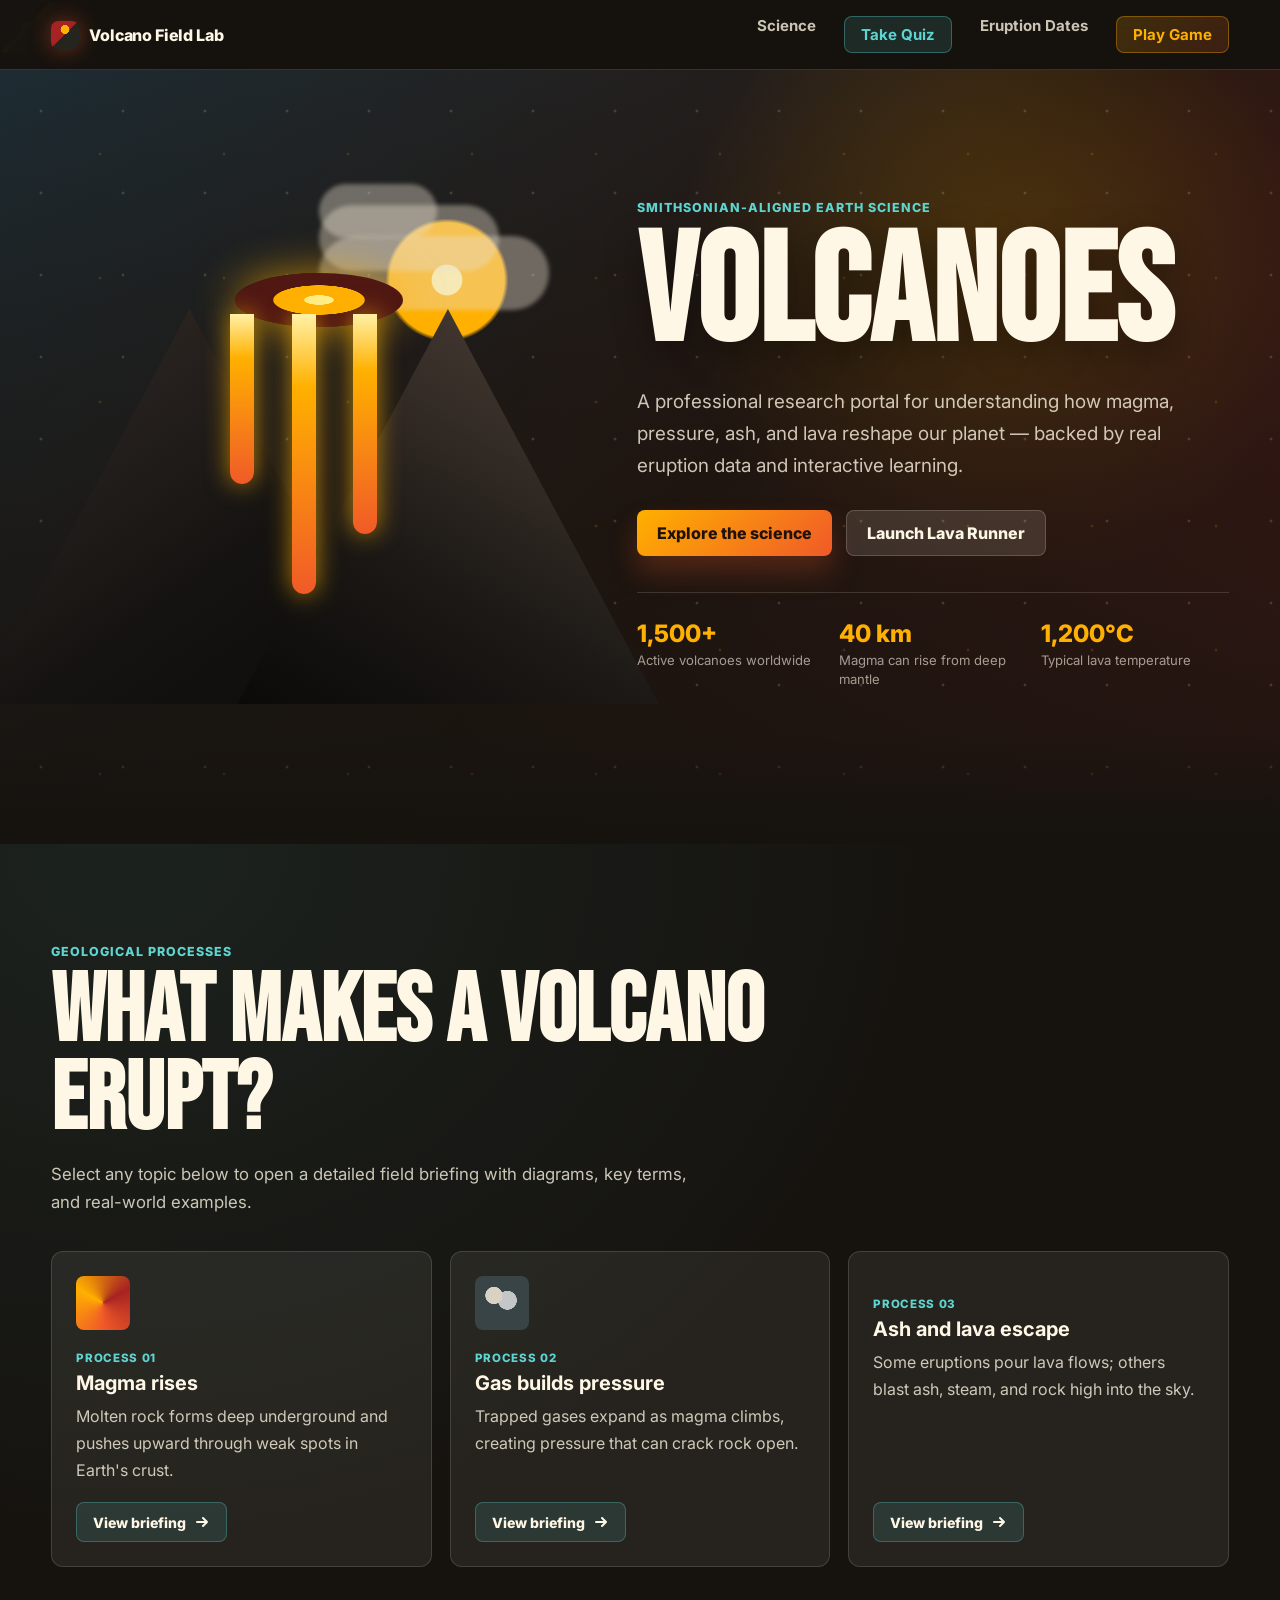
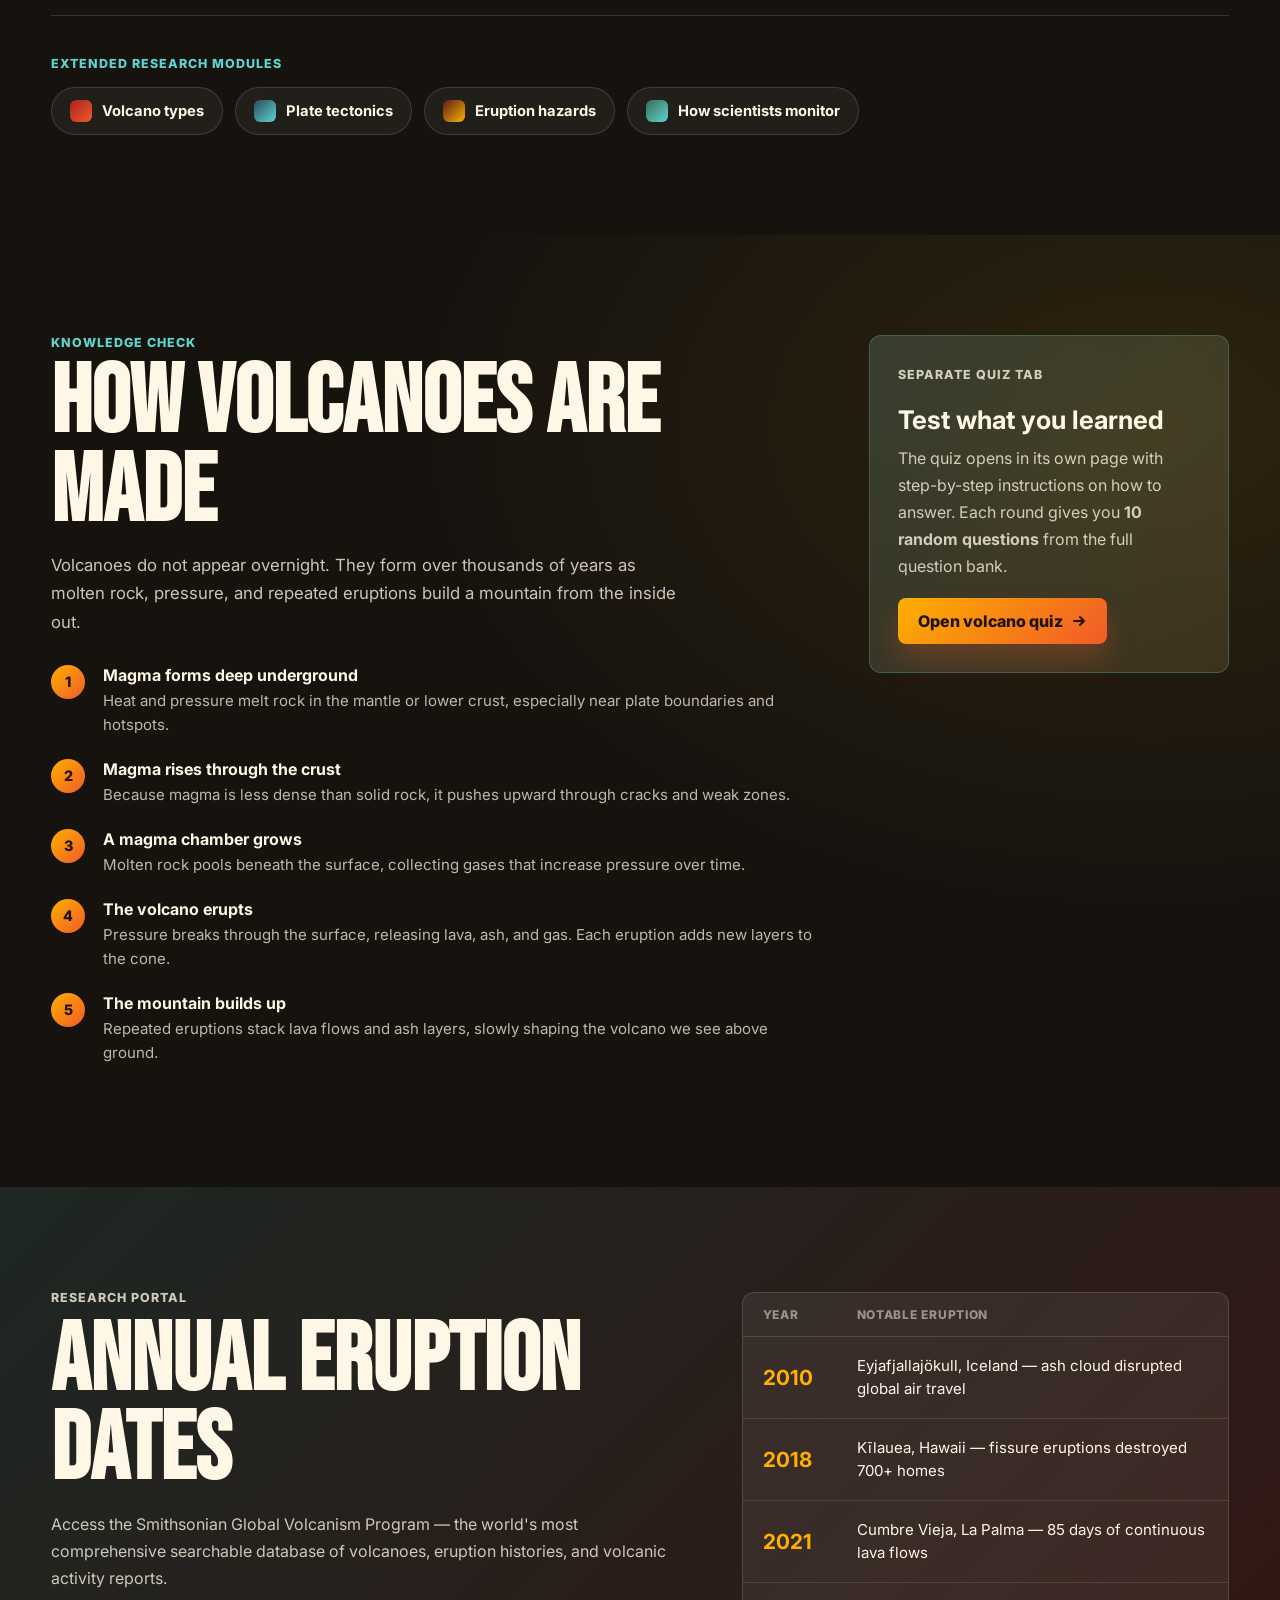
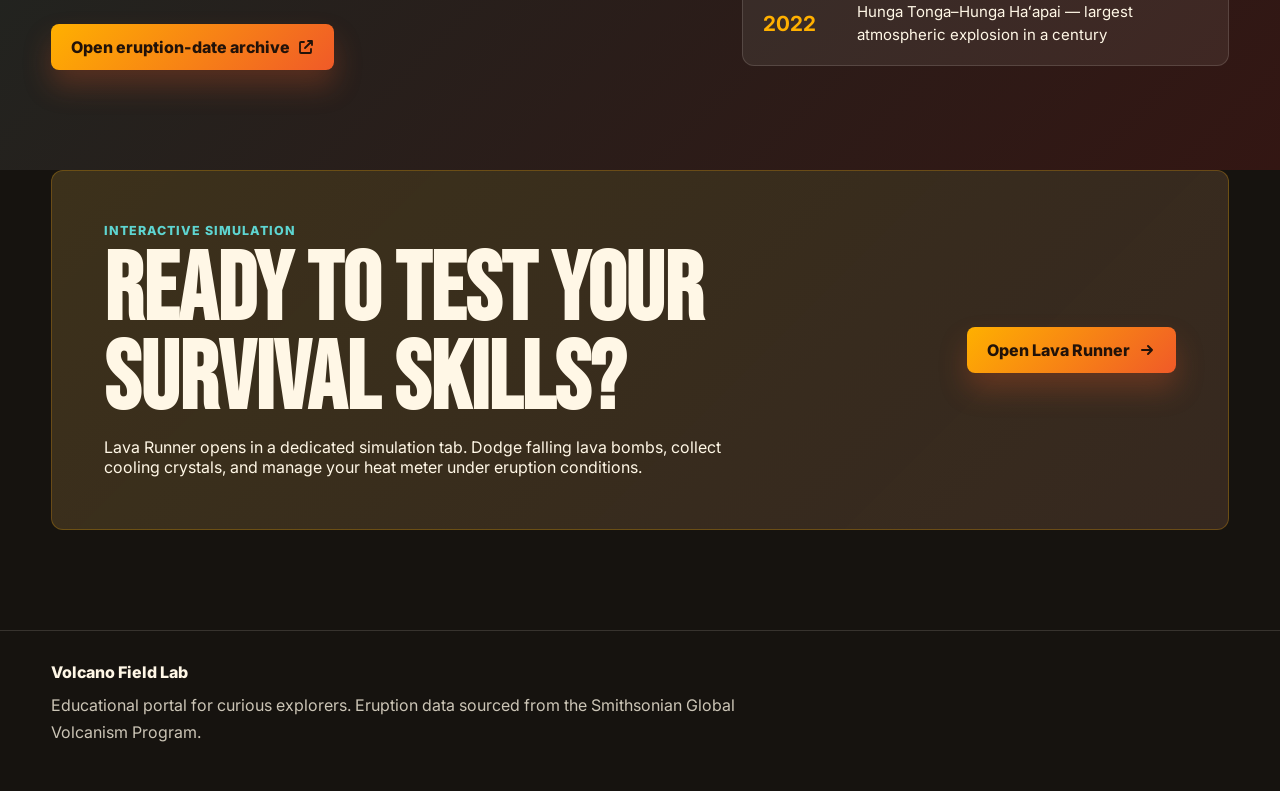
==== index.html @ 384f8d2b "first commit" ====
<!DOCTYPE html>
<html lang="en">
<head>
  <meta charset="UTF-8" />
  <meta name="viewport" content="width=device-width, initial-scale=1.0" />
  <title>Volcano Field Lab — Earth Science Research Portal</title>
  <link rel="preconnect" href="https://fonts.googleapis.com">
  <link rel="preconnect" href="https://fonts.gstatic.com" crossorigin>
  <link href="https://fonts.googleapis.com/css2?family=Bebas+Neue&family=Inter:wght@400;500;600;700;800&display=swap" rel="stylesheet">
  <link rel="stylesheet" href="styles.css" />
</head>
<body>
  <header class="site-header">
    <a class="brand" href="index.html" aria-label="Volcano Field Lab home">
      <span class="brand-mark"></span>
      <span>Volcano Field Lab</span>
    </a>
    <nav aria-label="Main navigation">
      <a href="#science" class="nav-link">Science</a>
      <a href="quiz.html" class="nav-link nav-link--quiz">Take Quiz</a>
      <a href="#archive" class="nav-link">Eruption Dates</a>
      <a href="game.html" class="nav-link nav-link--game">Play Game</a>
    </nav>
  </header>

  <main id="top">
    <section class="hero" aria-labelledby="hero-title">
      <div class="ash"></div>
      <div class="hero-art" aria-hidden="true">
        <div class="sun"></div>
        <div class="volcano">
          <div class="smoke smoke-one"></div>
          <div class="smoke smoke-two"></div>
          <div class="smoke smoke-three"></div>
          <div class="cone cone-left"></div>
          <div class="cone cone-right"></div>
          <div class="crater"></div>
          <div class="lava lava-one"></div>
          <div class="lava lava-two"></div>
          <div class="lava lava-three"></div>
        </div>
      </div>
      <div class="hero-copy">
        <p class="eyebrow">Smithsonian-aligned earth science</p>
        <h1 id="hero-title">Volcanoes</h1>
        <p>
          A professional research portal for understanding how magma, pressure, ash,
          and lava reshape our planet — backed by real eruption data and interactive learning.
        </p>
        <div class="hero-actions">
          <a class="button primary" href="#science">Explore the science</a>
          <a class="button secondary" href="game.html">Launch Lava Runner</a>
        </div>
        <div class="hero-stats" aria-label="Quick facts">
          <div class="stat">
            <strong>1,500+</strong>
            <span>Active volcanoes worldwide</span>
          </div>
          <div class="stat">
            <strong>40 km</strong>
            <span>Magma can rise from deep mantle</span>
          </div>
          <div class="stat">
            <strong>1,200°C</strong>
            <span>Typical lava temperature</span>
          </div>
        </div>
      </div>
    </section>

    <section id="science" class="section science-section" aria-labelledby="science-title">
      <div class="section-heading">
        <p class="eyebrow">Geological processes</p>
        <h2 id="science-title">What makes a volcano erupt?</h2>
        <p class="section-lead">
          Select any topic below to open a detailed field briefing with diagrams,
          key terms, and real-world examples.
        </p>
      </div>
      <div class="feature-grid">
        <article class="feature-card" data-topic="magma">
          <span class="feature-icon magma"></span>
          <div class="feature-meta">
            <span class="feature-tag">Process 01</span>
            <h3>Magma rises</h3>
          </div>
          <p>Molten rock forms deep underground and pushes upward through weak spots in Earth's crust.</p>
          <button class="button info-btn" type="button" data-open="magma" aria-haspopup="dialog">
            <span>View briefing</span>
            <svg width="16" height="16" viewBox="0 0 16 16" fill="none" aria-hidden="true"><path d="M3 8h10M9 4l4 4-4 4" stroke="currentColor" stroke-width="2" stroke-linecap="round" stroke-linejoin="round"/></svg>
          </button>
        </article>
        <article class="feature-card" data-topic="gas">
          <span class="feature-icon gas"></span>
          <div class="feature-meta">
            <span class="feature-tag">Process 02</span>
            <h3>Gas builds pressure</h3>
          </div>
          <p>Trapped gases expand as magma climbs, creating pressure that can crack rock open.</p>
          <button class="button info-btn" type="button" data-open="gas" aria-haspopup="dialog">
            <span>View briefing</span>
            <svg width="16" height="16" viewBox="0 0 16 16" fill="none" aria-hidden="true"><path d="M3 8h10M9 4l4 4-4 4" stroke="currentColor" stroke-width="2" stroke-linecap="round" stroke-linejoin="round"/></svg>
          </button>
        </article>
        <article class="feature-card" data-topic="ash">
          <span class="feature-icon ash"></span>
          <div class="feature-meta">
            <span class="feature-tag">Process 03</span>
            <h3>Ash and lava escape</h3>
          </div>
          <p>Some eruptions pour lava flows; others blast ash, steam, and rock high into the sky.</p>
          <button class="button info-btn" type="button" data-open="ash" aria-haspopup="dialog">
            <span>View briefing</span>
            <svg width="16" height="16" viewBox="0 0 16 16" fill="none" aria-hidden="true"><path d="M3 8h10M9 4l4 4-4 4" stroke="currentColor" stroke-width="2" stroke-linecap="round" stroke-linejoin="round"/></svg>
          </button>
        </article>
      </div>

      <div class="science-topics">
        <p class="eyebrow">Extended research modules</p>
        <div class="topic-buttons">
          <button class="topic-chip" type="button" data-open="types" aria-haspopup="dialog">
            <span class="chip-icon types"></span>
            Volcano types
          </button>
          <button class="topic-chip" type="button" data-open="plates" aria-haspopup="dialog">
            <span class="chip-icon plates"></span>
            Plate tectonics
          </button>
          <button class="topic-chip" type="button" data-open="hazards" aria-haspopup="dialog">
            <span class="chip-icon hazards"></span>
            Eruption hazards
          </button>
          <button class="topic-chip" type="button" data-open="monitoring" aria-haspopup="dialog">
            <span class="chip-icon monitoring"></span>
            How scientists monitor
          </button>
        </div>
      </div>
    </section>

    <section id="formation" class="section formation-section" aria-labelledby="formation-title">
      <div class="formation-layout">
        <div class="formation-copy">
          <p class="eyebrow">Knowledge check</p>
          <h2 id="formation-title">How volcanoes are made</h2>
          <p class="section-lead">
            Volcanoes do not appear overnight. They form over thousands of years as molten rock,
            pressure, and repeated eruptions build a mountain from the inside out.
          </p>
          <ol class="formation-steps">
            <li>
              <strong>Magma forms deep underground</strong>
              <span>Heat and pressure melt rock in the mantle or lower crust, especially near plate boundaries and hotspots.</span>
            </li>
            <li>
              <strong>Magma rises through the crust</strong>
              <span>Because magma is less dense than solid rock, it pushes upward through cracks and weak zones.</span>
            </li>
            <li>
              <strong>A magma chamber grows</strong>
              <span>Molten rock pools beneath the surface, collecting gases that increase pressure over time.</span>
            </li>
            <li>
              <strong>The volcano erupts</strong>
              <span>Pressure breaks through the surface, releasing lava, ash, and gas. Each eruption adds new layers to the cone.</span>
            </li>
            <li>
              <strong>The mountain builds up</strong>
              <span>Repeated eruptions stack lava flows and ash layers, slowly shaping the volcano we see above ground.</span>
            </li>
          </ol>
        </div>
        <div class="formation-cta">
          <p class="eyebrow">Separate quiz tab</p>
          <h3>Test what you learned</h3>
          <p>
            The quiz opens in its own page with step-by-step instructions on how to answer.
            Each round gives you <strong>10 random questions</strong> from the full question bank.
          </p>
          <a class="button primary" href="quiz.html">
            Open volcano quiz
            <svg width="16" height="16" viewBox="0 0 16 16" fill="none" aria-hidden="true"><path d="M3 8h10M9 4l4 4-4 4" stroke="currentColor" stroke-width="2" stroke-linecap="round" stroke-linejoin="round"/></svg>
          </a>
        </div>
      </div>
    </section>

    <section id="archive" class="section archive-section" aria-labelledby="archive-title">
      <div class="archive-copy">
        <p class="eyebrow">Research portal</p>
        <h2 id="archive-title">Annual eruption dates</h2>
        <p>
          Access the Smithsonian Global Volcanism Program — the world's most comprehensive
          searchable database of volcanoes, eruption histories, and volcanic activity reports.
        </p>
        <a
          class="button primary archive-button"
          href="https://volcano.si.edu/search_eruption.cfm"
          target="_blank"
          rel="noopener noreferrer"
        >
          Open eruption-date archive
          <svg width="16" height="16" viewBox="0 0 16 16" fill="none" aria-hidden="true"><path d="M10 2h4v4M14 2 7 9M6 3H3a1 1 0 0 0-1 1v9a1 1 0 0 0 1 1h9a1 1 0 0 0 1-1v-3" stroke="currentColor" stroke-width="1.8" stroke-linecap="round" stroke-linejoin="round"/></svg>
        </a>
      </div>
      <div class="timeline" aria-label="Sample eruption records">
        <div class="timeline-header">
          <span>Year</span>
          <span>Notable eruption</span>
        </div>
        <div class="timeline-row">
          <strong>2010</strong>
          <span>Eyjafjallajökull, Iceland — ash cloud disrupted global air travel</span>
        </div>
        <div class="timeline-row">
          <strong>2018</strong>
          <span>Kīlauea, Hawaii — fissure eruptions destroyed 700+ homes</span>
        </div>
        <div class="timeline-row">
          <strong>2021</strong>
          <span>Cumbre Vieja, La Palma — 85 days of continuous lava flows</span>
        </div>
        <div class="timeline-row">
          <strong>2022</strong>
          <span>Hunga Tonga–Hunga Haʻapai — largest atmospheric explosion in a century</span>
        </div>
      </div>
    </section>

    <section class="section cta-section" aria-labelledby="cta-title">
      <div class="cta-panel">
        <div class="cta-copy">
          <p class="eyebrow">Interactive simulation</p>
          <h2 id="cta-title">Ready to test your survival skills?</h2>
          <p>
            Lava Runner opens in a dedicated simulation tab. Dodge falling lava bombs,
            collect cooling crystals, and manage your heat meter under eruption conditions.
          </p>
        </div>
        <a class="button primary cta-button" href="game.html">
          Open Lava Runner
          <svg width="18" height="18" viewBox="0 0 18 18" fill="none" aria-hidden="true"><path d="M4 9h10M10 5l4 4-4 4" stroke="currentColor" stroke-width="2" stroke-linecap="round" stroke-linejoin="round"/></svg>
        </a>
      </div>
    </section>
  </main>

  <footer>
    <div class="footer-inner">
      <p class="footer-brand">Volcano Field Lab</p>
      <p>Educational portal for curious explorers. Eruption data sourced from the Smithsonian Global Volcanism Program.</p>
    </div>
  </footer>

  <div class="modal-backdrop" id="modalBackdrop" hidden>
    <div
      class="modal"
      id="scienceModal"
      role="dialog"
      aria-modal="true"
      aria-labelledby="modalTitle"
      tabindex="-1"
    >
      <header class="modal-header">
        <div>
          <p class="modal-eyebrow" id="modalEyebrow"></p>
          <h2 id="modalTitle"></h2>
        </div>
        <button class="modal-close" type="button" id="modalClose" aria-label="Close briefing">
          <svg width="20" height="20" viewBox="0 0 20 20" fill="none" aria-hidden="true"><path d="M5 5l10 10M15 5 5 15" stroke="currentColor" stroke-width="2" stroke-linecap="round"/></svg>
        </button>
      </header>
      <div class="modal-body" id="modalBody"></div>
      <footer class="modal-footer">
        <button class="button secondary" type="button" id="modalPrev">Previous topic</button>
        <button class="button primary" type="button" id="modalNext">Next topic</button>
      </footer>
    </div>
  </div>

  <script src="science.js"></script>
</body>
</html>
---- styles.css ----
:root {
  color-scheme: dark;
  --charcoal: #16130f;
  --basalt: #252520;
  --ash: #d9d1c1;
  --mist: #fff7e6;
  --ember: #f05a28;
  --lava: #ffb000;
  --crimson: #a72222;
  --teal: #5ed5d1;
  --forest: #3b6a54;
  --glass: rgba(255, 247, 230, 0.07);
  --glass-border: rgba(255, 247, 230, 0.14);
  --radius: 12px;
  --shadow: 0 24px 48px rgba(0, 0, 0, 0.35);
}

* {
  box-sizing: border-box;
}

html {
  scroll-behavior: smooth;
}

body {
  margin: 0;
  background: var(--charcoal);
  color: var(--mist);
  font-family: Inter, system-ui, -apple-system, BlinkMacSystemFont, "Segoe UI", sans-serif;
}

a {
  color: inherit;
}

/* ── Header ── */

.site-header {
  position: sticky;
  top: 0;
  z-index: 20;
  display: flex;
  align-items: center;
  justify-content: space-between;
  gap: 24px;
  padding: 16px clamp(18px, 4vw, 56px);
  background: rgba(22, 19, 15, 0.88);
  border-bottom: 1px solid var(--glass-border);
  backdrop-filter: blur(20px);
}

.brand {
  display: inline-flex;
  align-items: center;
  gap: 10px;
  font-weight: 800;
  text-decoration: none;
  letter-spacing: -0.01em;
}

.brand-mark {
  width: 28px;
  height: 28px;
  border-radius: 7px;
  background:
    radial-gradient(circle at 50% 30%, var(--lava) 0 18%, transparent 19%),
    linear-gradient(135deg, var(--crimson) 0 48%, var(--basalt) 49%);
  box-shadow: 0 0 22px rgba(240, 90, 40, 0.45);
}

nav {
  display: flex;
  gap: clamp(12px, 3vw, 28px);
  font-size: 0.94rem;
  font-weight: 700;
}

.nav-link {
  text-decoration: none;
  color: rgba(255, 247, 230, 0.78);
  transition: color 0.2s;
}

.nav-link:hover {
  color: var(--lava);
}

.nav-link--game {
  padding: 8px 16px;
  border-radius: 8px;
  background: linear-gradient(135deg, rgba(255, 176, 0, 0.18), rgba(240, 90, 40, 0.18));
  border: 1px solid rgba(255, 176, 0, 0.35);
  color: var(--lava);
}

.nav-link--game:hover {
  background: linear-gradient(135deg, rgba(255, 176, 0, 0.28), rgba(240, 90, 40, 0.28));
  color: var(--mist);
}

.nav-link--quiz {
  padding: 8px 16px;
  border-radius: 8px;
  background: rgba(94, 213, 209, 0.12);
  border: 1px solid rgba(94, 213, 209, 0.35);
  color: var(--teal);
}

.nav-link--quiz:hover {
  background: rgba(94, 213, 209, 0.22);
  color: var(--mist);
}

/* ── Hero ── */

.hero {
  position: relative;
  min-height: 86vh;
  display: grid;
  grid-template-columns: minmax(0, 0.95fr) minmax(320px, 1.05fr);
  align-items: center;
  gap: clamp(20px, 4vw, 56px);
  overflow: hidden;
  padding: clamp(48px, 7vw, 94px) clamp(18px, 4vw, 56px) clamp(72px, 9vw, 120px);
  background:
    linear-gradient(180deg, rgba(20, 15, 13, 0.1), rgba(22, 19, 15, 0.9)),
    radial-gradient(circle at 78% 26%, rgba(255, 176, 0, 0.26), transparent 28%),
    linear-gradient(135deg, #1e2f37 0%, #281811 54%, #5c1d19 100%);
}

.hero::after {
  content: "";
  position: absolute;
  inset: auto 0 0;
  height: 110px;
  background: linear-gradient(180deg, transparent, var(--charcoal));
  pointer-events: none;
}

.ash {
  position: absolute;
  inset: 0;
  opacity: 0.36;
  background-image:
    radial-gradient(circle, rgba(255,255,255,0.42) 0 1px, transparent 1.8px),
    radial-gradient(circle, rgba(255,176,0,0.45) 0 1px, transparent 1.8px);
  background-position: 0 0, 38px 22px;
  background-size: 82px 82px, 124px 124px;
  animation: drift 18s linear infinite;
}

.hero-copy {
  position: relative;
  z-index: 2;
  max-width: 620px;
}

.eyebrow {
  margin: 0 0 10px;
  color: var(--teal);
  font-weight: 800;
  letter-spacing: 0.08em;
  text-transform: uppercase;
  font-size: 0.78rem;
}

h1,
h2 {
  font-family: "Bebas Neue", Impact, sans-serif;
  line-height: 0.92;
  letter-spacing: 0;
  margin: 0;
}

h1 {
  font-size: clamp(5rem, 12vw, 9.6rem);
  text-shadow: 0 14px 34px rgba(0, 0, 0, 0.35);
}

h2 {
  font-size: clamp(3.2rem, 8vw, 6rem);
}

h3 {
  margin: 0;
  font-size: 1.25rem;
}

.hero-copy p:not(.eyebrow),
.archive-copy p,
.feature-card p,
.score-panel p,
.section-lead,
footer p,
.game-intro p {
  color: rgba(255, 247, 230, 0.78);
  line-height: 1.7;
}

.hero-copy p:not(.eyebrow) {
  max-width: 560px;
  font-size: clamp(1rem, 2vw, 1.18rem);
}

.hero-actions {
  display: flex;
  flex-wrap: wrap;
  gap: 14px;
  margin-top: 28px;
}

.hero-stats {
  display: grid;
  grid-template-columns: repeat(3, minmax(0, 1fr));
  gap: 14px;
  margin-top: 36px;
  padding-top: 28px;
  border-top: 1px solid var(--glass-border);
}

.stat {
  display: flex;
  flex-direction: column;
  gap: 4px;
}

.stat strong {
  font-size: 1.5rem;
  color: var(--lava);
  font-weight: 800;
  line-height: 1.1;
}

.stat span {
  font-size: 0.82rem;
  color: rgba(255, 247, 230, 0.6);
  line-height: 1.4;
}

/* ── Buttons ── */

.button,
.game-controls button {
  border: 0;
  border-radius: 8px;
  min-height: 46px;
  padding: 0 20px;
  display: inline-flex;
  align-items: center;
  justify-content: center;
  gap: 8px;
  font: inherit;
  font-weight: 800;
  text-decoration: none;
  cursor: pointer;
  transition: transform 0.18s, box-shadow 0.18s, background 0.18s;
}

.primary {
  color: #211209;
  background: linear-gradient(135deg, var(--lava), var(--ember));
  box-shadow: 0 16px 28px rgba(240, 90, 40, 0.25);
}

.secondary,
.game-controls button.secondary {
  color: var(--mist);
  background: rgba(255, 247, 230, 0.12);
  border: 1px solid rgba(255, 247, 230, 0.18);
}

.button:hover,
.game-controls button:hover {
  transform: translateY(-2px);
}

.primary:hover {
  box-shadow: 0 20px 36px rgba(240, 90, 40, 0.35);
}

/* ── Volcano art ── */

.hero-art {
  position: relative;
  z-index: 1;
  min-height: 520px;
}

.sun {
  position: absolute;
  right: 12%;
  top: 4%;
  width: 150px;
  aspect-ratio: 1;
  border-radius: 50%;
  background: radial-gradient(circle, #fff1a6 0 14%, #ffb000 15% 54%, rgba(255, 176, 0, 0) 58%);
  filter: blur(0.5px);
}

.volcano {
  position: absolute;
  left: 50%;
  bottom: 0;
  width: min(680px, 96vw);
  height: 520px;
  transform: translateX(-50%);
}

.cone-left,
.cone-right {
  position: absolute;
  bottom: 0;
  width: 62%;
  height: 76%;
  background: linear-gradient(145deg, #342c28, #151311 62%, #0d0c0a);
  clip-path: polygon(50% 0, 100% 100%, 0 100%);
}

.cone-left { left: 0; }
.cone-right {
  right: 0;
  background: linear-gradient(210deg, #51433a, #1b1815 64%, #0b0a09);
}

.crater {
  position: absolute;
  left: 50%;
  top: 17%;
  width: 168px;
  height: 54px;
  transform: translateX(-50%);
  border-radius: 50%;
  background: radial-gradient(ellipse at center, #fff08a 0 12%, var(--lava) 13% 38%, #501713 39% 100%);
  box-shadow: 0 0 42px rgba(255, 176, 0, 0.65);
}

.lava {
  position: absolute;
  top: 25%;
  width: 24px;
  border-radius: 0 0 16px 16px;
  background: linear-gradient(180deg, #fff1a6, var(--lava) 26%, var(--ember));
  box-shadow: 0 0 24px rgba(255, 176, 0, 0.7);
  animation: lavaPulse 1.4s ease-in-out infinite alternate;
}

.lava-one { left: 46%; height: 280px; }
.lava-two { left: 55%; height: 220px; animation-delay: 0.4s; }
.lava-three { left: 37%; height: 170px; animation-delay: 0.7s; }

.smoke {
  position: absolute;
  left: 50%;
  border-radius: 999px;
  background: rgba(233, 223, 204, 0.4);
  filter: blur(2px);
  animation: smokeFloat 5s ease-in-out infinite;
}

.smoke-one { top: 4%; width: 180px; height: 66px; }
.smoke-two { top: 0; width: 118px; height: 54px; animation-delay: 0.8s; }
.smoke-three { top: 10%; width: 230px; height: 74px; animation-delay: 1.5s; }

/* ── Sections ── */

.section {
  padding: clamp(58px, 8vw, 100px) clamp(18px, 4vw, 56px);
}

.section-heading {
  max-width: 820px;
  margin-bottom: 34px;
}

.section-lead {
  margin: 14px 0 0;
  max-width: 640px;
  font-size: 1.05rem;
}

.science-section {
  background:
    radial-gradient(ellipse at 10% 0%, rgba(94, 213, 209, 0.08), transparent 50%),
    var(--charcoal);
}

/* ── Feature cards ── */

.feature-grid {
  display: grid;
  grid-template-columns: repeat(3, minmax(0, 1fr));
  gap: 18px;
}

.feature-card,
.score-panel,
.timeline {
  border: 1px solid var(--glass-border);
  border-radius: var(--radius);
  background: var(--glass);
}

.feature-card {
  display: flex;
  flex-direction: column;
  min-height: 280px;
  padding: 24px;
  transition: border-color 0.25s, transform 0.25s, box-shadow 0.25s;
}

.feature-card:hover {
  border-color: rgba(255, 176, 0, 0.35);
  transform: translateY(-4px);
  box-shadow: var(--shadow);
}

.feature-meta {
  margin-top: 16px;
}

.feature-tag {
  display: inline-block;
  margin-bottom: 6px;
  font-size: 0.72rem;
  font-weight: 800;
  letter-spacing: 0.06em;
  text-transform: uppercase;
  color: var(--teal);
}

.feature-card h3 {
  margin-bottom: 8px;
}

.feature-card p {
  flex: 1;
  margin: 0 0 18px;
}

.feature-icon {
  display: block;
  width: 54px;
  height: 54px;
  border-radius: 8px;
}

.feature-icon.magma {
  background: conic-gradient(from 180deg, var(--ember), var(--lava), var(--crimson), var(--ember));
}

.feature-icon.gas {
  background:
    radial-gradient(circle at 35% 36%, var(--ash) 0 17%, transparent 18%),
    radial-gradient(circle at 60% 45%, rgba(255,255,255,0.7) 0 21%, transparent 22%),
    #394446;
}

.feature-icon.ash {
  background:
    linear-gradient(135deg, transparent 0 48%, var(--lava) 49% 54%, transparent 55%),
    radial-gradient(circle, var(--ash) 0 12%, transparent 13%),
    #2f2f2b;
}

.info-btn {
  align-self: flex-start;
  min-height: 40px;
  padding: 0 16px;
  font-size: 0.88rem;
  color: var(--mist);
  background: rgba(94, 213, 209, 0.12);
  border: 1px solid rgba(94, 213, 209, 0.3);
}

.info-btn:hover {
  background: rgba(94, 213, 209, 0.22);
  color: var(--teal);
}

/* ── Topic chips ── */

.science-topics {
  margin-top: 48px;
  padding-top: 40px;
  border-top: 1px solid var(--glass-border);
}

.topic-buttons {
  display: flex;
  flex-wrap: wrap;
  gap: 12px;
  margin-top: 16px;
}

.topic-chip {
  display: inline-flex;
  align-items: center;
  gap: 10px;
  padding: 12px 18px;
  border: 1px solid var(--glass-border);
  border-radius: 999px;
  background: rgba(255, 247, 230, 0.05);
  color: var(--mist);
  font: inherit;
  font-weight: 700;
  font-size: 0.92rem;
  cursor: pointer;
  transition: border-color 0.2s, background 0.2s, transform 0.2s;
}

.topic-chip:hover {
  border-color: rgba(255, 176, 0, 0.4);
  background: rgba(255, 176, 0, 0.1);
  transform: translateY(-2px);
}

.chip-icon {
  width: 22px;
  height: 22px;
  border-radius: 6px;
  flex-shrink: 0;
}

.chip-icon.types {
  background: linear-gradient(135deg, var(--crimson), var(--ember));
}

.chip-icon.plates {
  background: linear-gradient(135deg, #2a4a5e, var(--teal));
}

.chip-icon.hazards {
  background: linear-gradient(135deg, #5c1d19, var(--lava));
}

.chip-icon.monitoring {
  background: linear-gradient(135deg, var(--forest), #5ed5d1);
}

/* ── Formation & Quiz ── */

.formation-section {
  background:
    radial-gradient(ellipse at 90% 20%, rgba(255, 176, 0, 0.1), transparent 45%),
    var(--charcoal);
}

.formation-layout {
  display: grid;
  grid-template-columns: minmax(0, 1fr) minmax(280px, 360px);
  gap: clamp(24px, 4vw, 48px);
  align-items: start;
}

.formation-cta {
  padding: 28px;
  border: 1px solid rgba(94, 213, 209, 0.25);
  border-radius: var(--radius);
  background:
    linear-gradient(135deg, rgba(94, 213, 209, 0.1), rgba(255, 176, 0, 0.06)),
    var(--glass);
}

.formation-cta h3 {
  margin: 0 0 10px;
  font-size: 1.6rem;
}

.formation-cta p {
  margin: 0 0 18px;
  line-height: 1.7;
  color: rgba(255, 247, 230, 0.78);
}

.formation-steps {
  margin: 28px 0 0;
  padding: 0;
  list-style: none;
  counter-reset: step;
}

.formation-steps li {
  position: relative;
  padding: 0 0 22px 52px;
  counter-increment: step;
}

.formation-steps li::before {
  content: counter(step);
  position: absolute;
  left: 0;
  top: 0;
  width: 34px;
  height: 34px;
  display: flex;
  align-items: center;
  justify-content: center;
  border-radius: 50%;
  background: linear-gradient(135deg, var(--lava), var(--ember));
  color: #211209;
  font-weight: 800;
  font-size: 0.9rem;
}

.formation-steps li strong {
  display: block;
  margin-bottom: 4px;
  color: var(--mist);
}

.formation-steps li span {
  display: block;
  color: rgba(255, 247, 230, 0.72);
  line-height: 1.6;
  font-size: 0.94rem;
}

.quiz-panel {
  padding: 24px;
  border: 1px solid var(--glass-border);
  border-radius: var(--radius);
  background: var(--glass);
}

.quiz-panel-header {
  display: flex;
  align-items: flex-start;
  justify-content: space-between;
  gap: 12px;
  margin-bottom: 18px;
}

.quiz-panel-header h2,
.quiz-panel-header h3 {
  margin: 0;
  font-size: clamp(2rem, 4vw, 2.6rem);
  font-family: "Bebas Neue", Impact, sans-serif;
  line-height: 1;
}

.quiz-panel-header p {
  margin: 0;
  font-size: 0.82rem;
  font-weight: 700;
  color: var(--teal);
  white-space: nowrap;
}

.quiz-page {
  min-height: 100vh;
  background: var(--charcoal);
}

.quiz-header {
  background: rgba(16, 12, 10, 0.95);
}

.quiz-header-right {
  display: flex;
  align-items: center;
  gap: clamp(16px, 3vw, 32px);
}

.quiz-page-title {
  font-family: "Bebas Neue", Impact, sans-serif;
  font-size: 1.6rem;
  letter-spacing: 0.04em;
  color: var(--teal);
}

.quiz-page-main {
  display: grid;
  grid-template-columns: minmax(260px, 360px) minmax(0, 1fr);
  gap: clamp(20px, 4vw, 40px);
  align-items: start;
  padding: clamp(24px, 4vw, 48px) clamp(18px, 4vw, 56px) 48px;
}

.quiz-guide {
  padding: 24px;
  border: 1px solid var(--glass-border);
  border-radius: var(--radius);
  background: var(--glass);
  position: sticky;
  top: 88px;
}

.quiz-guide h2 {
  font-size: clamp(2rem, 4vw, 2.8rem);
  margin-bottom: 8px;
}

.guide-steps {
  margin: 20px 0 24px;
  padding: 0;
  list-style: none;
  counter-reset: guide;
}

.guide-steps li {
  position: relative;
  padding: 0 0 18px 44px;
  counter-increment: guide;
}

.guide-steps li::before {
  content: counter(guide);
  position: absolute;
  left: 0;
  top: 0;
  width: 28px;
  height: 28px;
  display: flex;
  align-items: center;
  justify-content: center;
  border-radius: 50%;
  background: rgba(94, 213, 209, 0.18);
  border: 1px solid rgba(94, 213, 209, 0.35);
  color: var(--teal);
  font-weight: 800;
  font-size: 0.82rem;
}

.guide-steps li strong {
  display: block;
  margin-bottom: 4px;
  color: var(--mist);
  font-size: 0.95rem;
}

.guide-steps li span {
  display: block;
  color: rgba(255, 247, 230, 0.72);
  line-height: 1.55;
  font-size: 0.88rem;
}

.guide-link {
  width: 100%;
}

.quiz-panel--standalone {
  min-height: 420px;
}

.quiz-start {
  padding: 28px 0 8px;
}

.quiz-start p {
  margin: 0 0 20px;
  line-height: 1.7;
  color: rgba(255, 247, 230, 0.78);
  font-size: 1.02rem;
}

.quiz-question {
  margin: 0 0 16px;
  font-size: 1.05rem;
  font-weight: 600;
  line-height: 1.5;
}

.quiz-options {
  display: grid;
  gap: 10px;
}

.quiz-option {
  width: 100%;
  padding: 14px 16px;
  border: 1px solid var(--glass-border);
  border-radius: 8px;
  background: rgba(255, 247, 230, 0.05);
  color: var(--mist);
  font: inherit;
  font-weight: 600;
  text-align: left;
  cursor: pointer;
  transition: border-color 0.2s, background 0.2s;
}

.quiz-option:hover:not(:disabled) {
  border-color: rgba(94, 213, 209, 0.4);
  background: rgba(94, 213, 209, 0.1);
}

.quiz-option:disabled {
  cursor: default;
}

.quiz-option.correct {
  border-color: rgba(94, 213, 209, 0.6);
  background: rgba(94, 213, 209, 0.18);
}

.quiz-option.wrong {
  border-color: rgba(167, 34, 34, 0.6);
  background: rgba(167, 34, 34, 0.18);
}

.quiz-feedback {
  margin: 16px 0 0;
  padding: 12px 14px;
  border-radius: 8px;
  font-size: 0.92rem;
  line-height: 1.6;
}

.quiz-feedback.correct {
  background: rgba(94, 213, 209, 0.12);
  border-left: 3px solid var(--teal);
}

.quiz-feedback.wrong {
  background: rgba(167, 34, 34, 0.12);
  border-left: 3px solid var(--crimson);
}

.quiz-actions {
  display: flex;
  gap: 10px;
  margin-top: 18px;
}

.quiz-score {
  display: flex;
  align-items: baseline;
  gap: 8px;
  margin-top: 18px;
  padding-top: 16px;
  border-top: 1px solid var(--glass-border);
}

.quiz-score > span:first-child {
  margin-right: auto;
  color: rgba(255, 247, 230, 0.65);
  font-size: 0.88rem;
}

.quiz-score strong {
  font-size: 1.6rem;
  color: var(--lava);
}

.quiz-score-total {
  color: rgba(255, 247, 230, 0.5);
  font-size: 0.95rem;
}

/* ── Archive ── */

.archive-section {
  display: grid;
  grid-template-columns: minmax(0, 0.9fr) minmax(280px, 0.7fr);
  gap: clamp(22px, 5vw, 70px);
  align-items: center;
  background: linear-gradient(135deg, rgba(94, 213, 209, 0.1), rgba(167, 34, 34, 0.2));
}

.archive-copy {
  max-width: 720px;
}

.archive-button {
  margin-top: 16px;
}

.timeline {
  overflow: hidden;
}

.timeline-header {
  display: grid;
  grid-template-columns: 78px minmax(0, 1fr);
  gap: 16px;
  padding: 14px 20px;
  font-size: 0.75rem;
  font-weight: 800;
  letter-spacing: 0.06em;
  text-transform: uppercase;
  color: rgba(255, 247, 230, 0.5);
  border-bottom: 1px solid var(--glass-border);
}

.timeline-row {
  display: grid;
  grid-template-columns: 78px minmax(0, 1fr);
  gap: 16px;
  align-items: center;
  padding: 18px 20px;
  border-bottom: 1px solid rgba(255, 247, 230, 0.12);
}

.timeline-row:last-child {
  border-bottom: 0;
}

.timeline-row strong {
  color: var(--lava);
  font-size: 1.3rem;
}

.timeline-row span {
  min-width: 0;
  font-size: 0.94rem;
  line-height: 1.5;
}

/* ── CTA section ── */

.cta-section {
  padding-top: 0;
}

.cta-panel {
  display: flex;
  align-items: center;
  justify-content: space-between;
  gap: 32px;
  padding: clamp(32px, 5vw, 52px);
  border: 1px solid rgba(255, 176, 0, 0.25);
  border-radius: var(--radius);
  background:
    linear-gradient(135deg, rgba(255, 176, 0, 0.1), rgba(240, 90, 40, 0.08)),
    var(--glass);
}

.cta-copy {
  max-width: 620px;
}

.cta-copy p:not(.eyebrow) {
  margin: 12px 0 0;
}

.cta-button {
  flex-shrink: 0;
  white-space: nowrap;
}

/* ── Modal ── */

.modal-backdrop {
  position: fixed;
  inset: 0;
  z-index: 100;
  display: flex;
  align-items: center;
  justify-content: center;
  padding: 20px;
  background: rgba(10, 8, 6, 0.72);
  backdrop-filter: blur(8px);
  opacity: 0;
  transition: opacity 0.28s ease;
}

.modal-backdrop.is-open {
  opacity: 1;
}

.modal-backdrop[hidden] {
  display: none;
}

.modal {
  width: min(640px, 100%);
  max-height: min(88vh, 760px);
  display: flex;
  flex-direction: column;
  border: 1px solid var(--glass-border);
  border-radius: var(--radius);
  background: #1e1a16;
  box-shadow: var(--shadow);
  transform: translateY(16px) scale(0.98);
  transition: transform 0.28s ease;
  outline: none;
}

.modal-backdrop.is-open .modal {
  transform: translateY(0) scale(1);
}

.modal-header {
  display: flex;
  align-items: flex-start;
  justify-content: space-between;
  gap: 16px;
  padding: 24px 24px 0;
}

.modal-eyebrow {
  margin: 0 0 4px;
  font-size: 0.72rem;
  font-weight: 800;
  letter-spacing: 0.06em;
  text-transform: uppercase;
  color: var(--teal);
}

.modal-header h2 {
  font-size: clamp(2rem, 5vw, 2.8rem);
  line-height: 1;
}

.modal-close {
  flex-shrink: 0;
  width: 40px;
  height: 40px;
  display: flex;
  align-items: center;
  justify-content: center;
  border: 1px solid var(--glass-border);
  border-radius: 8px;
  background: rgba(255, 247, 230, 0.06);
  color: var(--mist);
  cursor: pointer;
  transition: background 0.2s;
}

.modal-close:hover {
  background: rgba(255, 247, 230, 0.12);
}

.modal-body {
  flex: 1;
  overflow-y: auto;
  padding: 20px 24px;
  color: rgba(255, 247, 230, 0.82);
  line-height: 1.7;
}

.modal-body p {
  margin: 0 0 16px;
}

.modal-body h3 {
  margin: 20px 0 10px;
  font-size: 1rem;
  color: var(--lava);
}

.modal-body ul {
  margin: 0 0 16px;
  padding-left: 20px;
}

.modal-body li {
  margin-bottom: 8px;
}

.modal-facts {
  display: grid;
  grid-template-columns: repeat(3, minmax(0, 1fr));
  gap: 10px;
  margin: 20px 0;
}

.fact {
  display: flex;
  flex-direction: column;
  gap: 4px;
  padding: 14px;
  border: 1px solid var(--glass-border);
  border-radius: 8px;
  background: rgba(255, 247, 230, 0.04);
}

.fact strong {
  font-size: 0.95rem;
  color: var(--teal);
}

.fact span {
  font-size: 0.78rem;
  color: rgba(255, 247, 230, 0.6);
  line-height: 1.4;
}

.modal-example {
  padding: 14px 16px;
  border-left: 3px solid var(--lava);
  border-radius: 0 8px 8px 0;
  background: rgba(255, 176, 0, 0.08);
  font-size: 0.94rem;
}

.modal-footer {
  display: flex;
  gap: 10px;
  padding: 16px 24px 24px;
  border-top: 1px solid var(--glass-border);
}

.modal-footer .button {
  flex: 1;
}

/* ── Game page ── */

html:has(.game-page) {
  height: 100%;
  overflow: hidden;
}

.game-page {
  height: 100vh;
  height: 100dvh;
  display: flex;
  flex-direction: column;
  overflow: hidden;
  overscroll-behavior: none;
}

.game-header {
  flex-shrink: 0;
  background: rgba(16, 12, 10, 0.95);
}

.game-header-right {
  display: flex;
  align-items: center;
  gap: clamp(16px, 3vw, 32px);
}

.game-title {
  font-family: "Bebas Neue", Impact, sans-serif;
  font-size: 1.6rem;
  letter-spacing: 0.04em;
  color: var(--lava);
}

.game-main {
  flex: 1;
  min-height: 0;
  display: flex;
  flex-direction: column;
  overflow: hidden;
  padding: 16px clamp(18px, 4vw, 40px) 20px;
  background:
    radial-gradient(ellipse at 80% 0%, rgba(255, 176, 0, 0.12), transparent 45%),
    radial-gradient(ellipse at 10% 100%, rgba(94, 213, 209, 0.08), transparent 40%),
    var(--charcoal);
}

.game-layout {
  flex: 1;
  min-height: 0;
  display: grid;
  grid-template-columns: minmax(0, 1fr) minmax(240px, 300px);
  gap: 16px;
  align-items: stretch;
}

.game-panel {
  min-width: 0;
  min-height: 0;
  display: flex;
  flex-direction: column;
}

.game-frame {
  position: relative;
  flex: 1;
  min-height: 0;
  display: flex;
  align-items: center;
  justify-content: center;
  border-radius: var(--radius);
  overflow: hidden;
  border: 1px solid var(--glass-border);
  box-shadow: var(--shadow);
  touch-action: none;
  outline: none;
}

.game-frame:focus-visible {
  border-color: rgba(94, 213, 209, 0.5);
  box-shadow: var(--shadow), 0 0 0 2px rgba(94, 213, 209, 0.25);
}

.game-page canvas {
  display: block;
  background: #101010;
}

.game-hud {
  position: absolute;
  top: 12px;
  left: 12px;
}

.hud-pill {
  display: inline-block;
  padding: 6px 14px;
  border-radius: 999px;
  font-size: 0.78rem;
  font-weight: 800;
  letter-spacing: 0.04em;
  text-transform: uppercase;
  background: rgba(0, 0, 0, 0.55);
  border: 1px solid var(--glass-border);
  color: rgba(255, 247, 230, 0.7);
}

.hud-pill.active {
  color: var(--teal);
  border-color: rgba(94, 213, 209, 0.4);
}

.hud-pill.paused {
  color: var(--lava);
  border-color: rgba(255, 176, 0, 0.4);
}

.hud-pill.win {
  color: var(--teal);
  border-color: rgba(94, 213, 209, 0.5);
}

.heat-fill.cooled {
  background: linear-gradient(90deg, var(--teal), #7ee8e4);
}

.game-controls {
  display: flex;
  gap: 10px;
  flex-wrap: wrap;
  flex-shrink: 0;
  margin-top: 12px;
}

.game-page .score-panel {
  padding: 20px;
  min-height: 0;
  overflow-y: auto;
  overscroll-behavior: contain;
}

.score-panel h2 {
  font-size: 1.8rem;
  margin-bottom: 8px;
  font-family: "Bebas Neue", Impact, sans-serif;
  letter-spacing: 0.02em;
}

.metric {
  display: flex;
  flex-wrap: wrap;
  align-items: center;
  justify-content: space-between;
  gap: 8px;
  padding: 14px 0;
  border-bottom: 1px solid rgba(255, 247, 230, 0.12);
}

.metric span {
  color: rgba(255, 247, 230, 0.68);
  font-size: 0.88rem;
}

.metric strong {
  color: var(--teal);
  font-size: 1.2rem;
}

.heat-bar {
  flex: 1 1 100%;
  height: 6px;
  border-radius: 999px;
  background: rgba(255, 247, 230, 0.1);
  overflow: hidden;
}

.heat-fill {
  height: 100%;
  width: 0%;
  border-radius: 999px;
  background: linear-gradient(90deg, var(--teal), var(--lava));
  transition: width 0.15s ease;
}

.heat-fill.critical {
  background: linear-gradient(90deg, var(--lava), var(--crimson));
}

.controls-guide {
  margin-top: 18px;
}

.controls-guide h3 {
  margin-bottom: 12px;
  font-size: 0.88rem;
  font-weight: 800;
  letter-spacing: 0.04em;
  text-transform: uppercase;
  color: rgba(255, 247, 230, 0.5);
}

.key-grid {
  display: flex;
  align-items: center;
  flex-wrap: wrap;
  gap: 6px;
  margin-bottom: 14px;
}

.key-grid span {
  font-size: 0.82rem;
  color: rgba(255, 247, 230, 0.5);
  margin: 0 4px;
}

kbd {
  display: inline-flex;
  align-items: center;
  justify-content: center;
  min-width: 30px;
  height: 30px;
  padding: 0 6px;
  border: 1px solid var(--glass-border);
  border-radius: 6px;
  background: rgba(255, 247, 230, 0.08);
  font-family: inherit;
  font-size: 0.78rem;
  font-weight: 700;
}

.controls-guide ul {
  margin: 0;
  padding: 0;
  list-style: none;
}

.controls-guide li {
  display: flex;
  align-items: center;
  gap: 8px;
  padding: 6px 0;
  font-size: 0.88rem;
  color: rgba(255, 247, 230, 0.72);
}

.crystal-dot,
.bomb-dot {
  display: inline-block;
  width: 10px;
  height: 10px;
  border-radius: 50%;
  flex-shrink: 0;
}

.crystal-dot {
  background: var(--teal);
  box-shadow: 0 0 8px var(--teal);
}

.bomb-dot {
  background: var(--crimson);
  box-shadow: 0 0 8px var(--ember);
}

/* ── Footer ── */

footer {
  padding: 28px clamp(18px, 4vw, 56px) 44px;
  border-top: 1px solid var(--glass-border);
}

.footer-inner {
  max-width: 720px;
}

.footer-brand {
  margin: 0 0 6px;
  font-weight: 800;
  color: var(--mist);
}

footer p {
  margin: 0;
}

/* ── Animations ── */

@keyframes drift {
  from { background-position: 0 0, 38px 22px; }
  to { background-position: 82px 164px, 162px 270px; }
}

@keyframes lavaPulse {
  from { filter: brightness(0.9); transform: scaleY(0.98); }
  to { filter: brightness(1.24); transform: scaleY(1.02); }
}

@keyframes smokeFloat {
  0%, 100% { transform: translate(-50%, 0) scale(1); opacity: 0.32; }
  50% { transform: translate(-44%, -28px) scale(1.18); opacity: 0.5; }
}

/* ── Responsive ── */

@media (max-width: 860px) {
  .site-header {
    align-items: flex-start;
    flex-direction: column;
  }

  .hero,
  .archive-section,
  .formation-layout,
  .quiz-page-main,
  .cta-panel {
    grid-template-columns: 1fr;
    flex-direction: column;
    align-items: flex-start;
  }

  .game-layout {
    grid-template-columns: 1fr;
    grid-template-rows: minmax(0, 1fr) auto;
  }

  .game-page .score-panel {
    max-height: 200px;
  }

  .hero {
    padding-top: 36px;
  }

  .hero-art {
    order: -1;
    min-height: 360px;
  }

  .volcano {
    height: 360px;
  }

  .feature-grid {
    grid-template-columns: 1fr;
  }

  .hero-stats {
    grid-template-columns: 1fr;
  }

  .modal-facts {
    grid-template-columns: 1fr;
  }

  .cta-button {
    width: 100%;
  }
}

@media (max-width: 560px) {
  nav {
    width: 100%;
    justify-content: space-between;
    flex-wrap: wrap;
  }

  h1 {
    font-size: 5rem;
  }

  .button,
  .game-controls button {
    width: 100%;
  }

  .timeline-header,
  .timeline-row {
    grid-template-columns: 1fr;
    gap: 4px;
  }

  .modal-footer {
    flex-direction: column;
  }
}
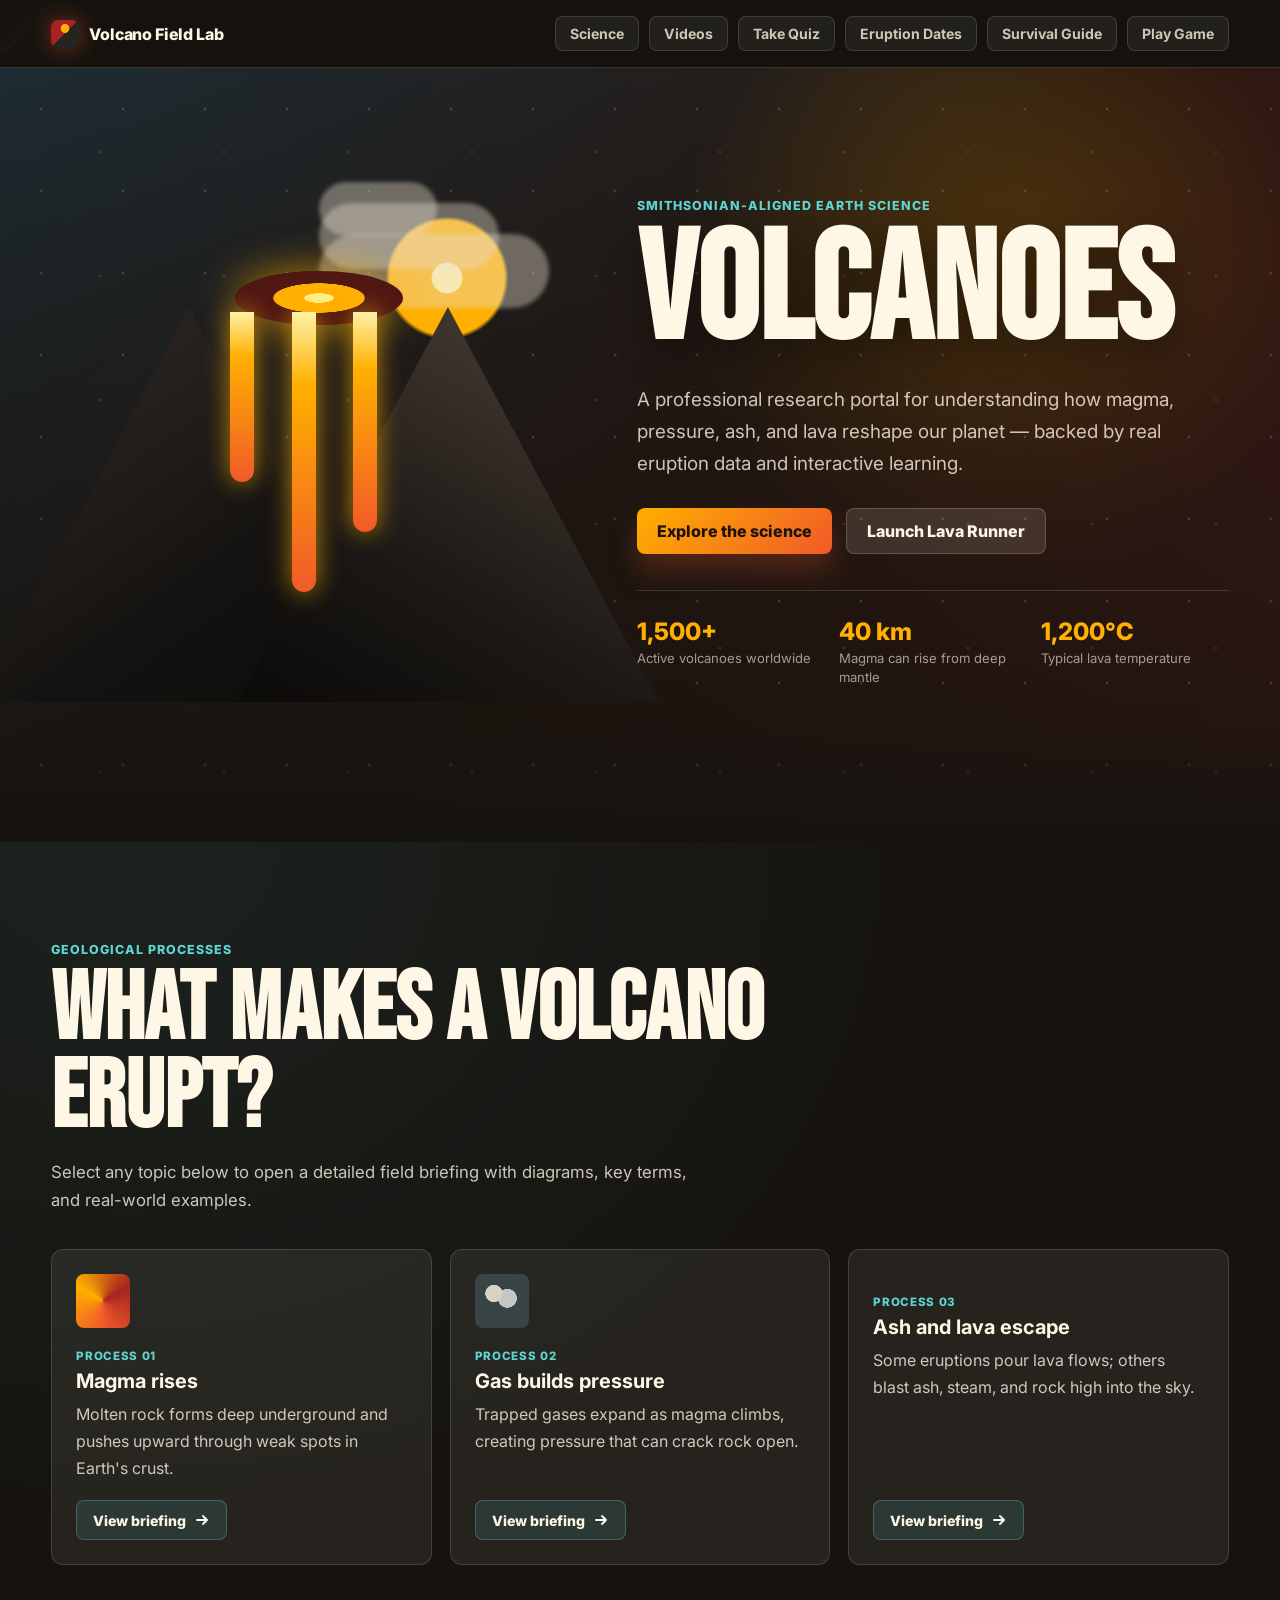
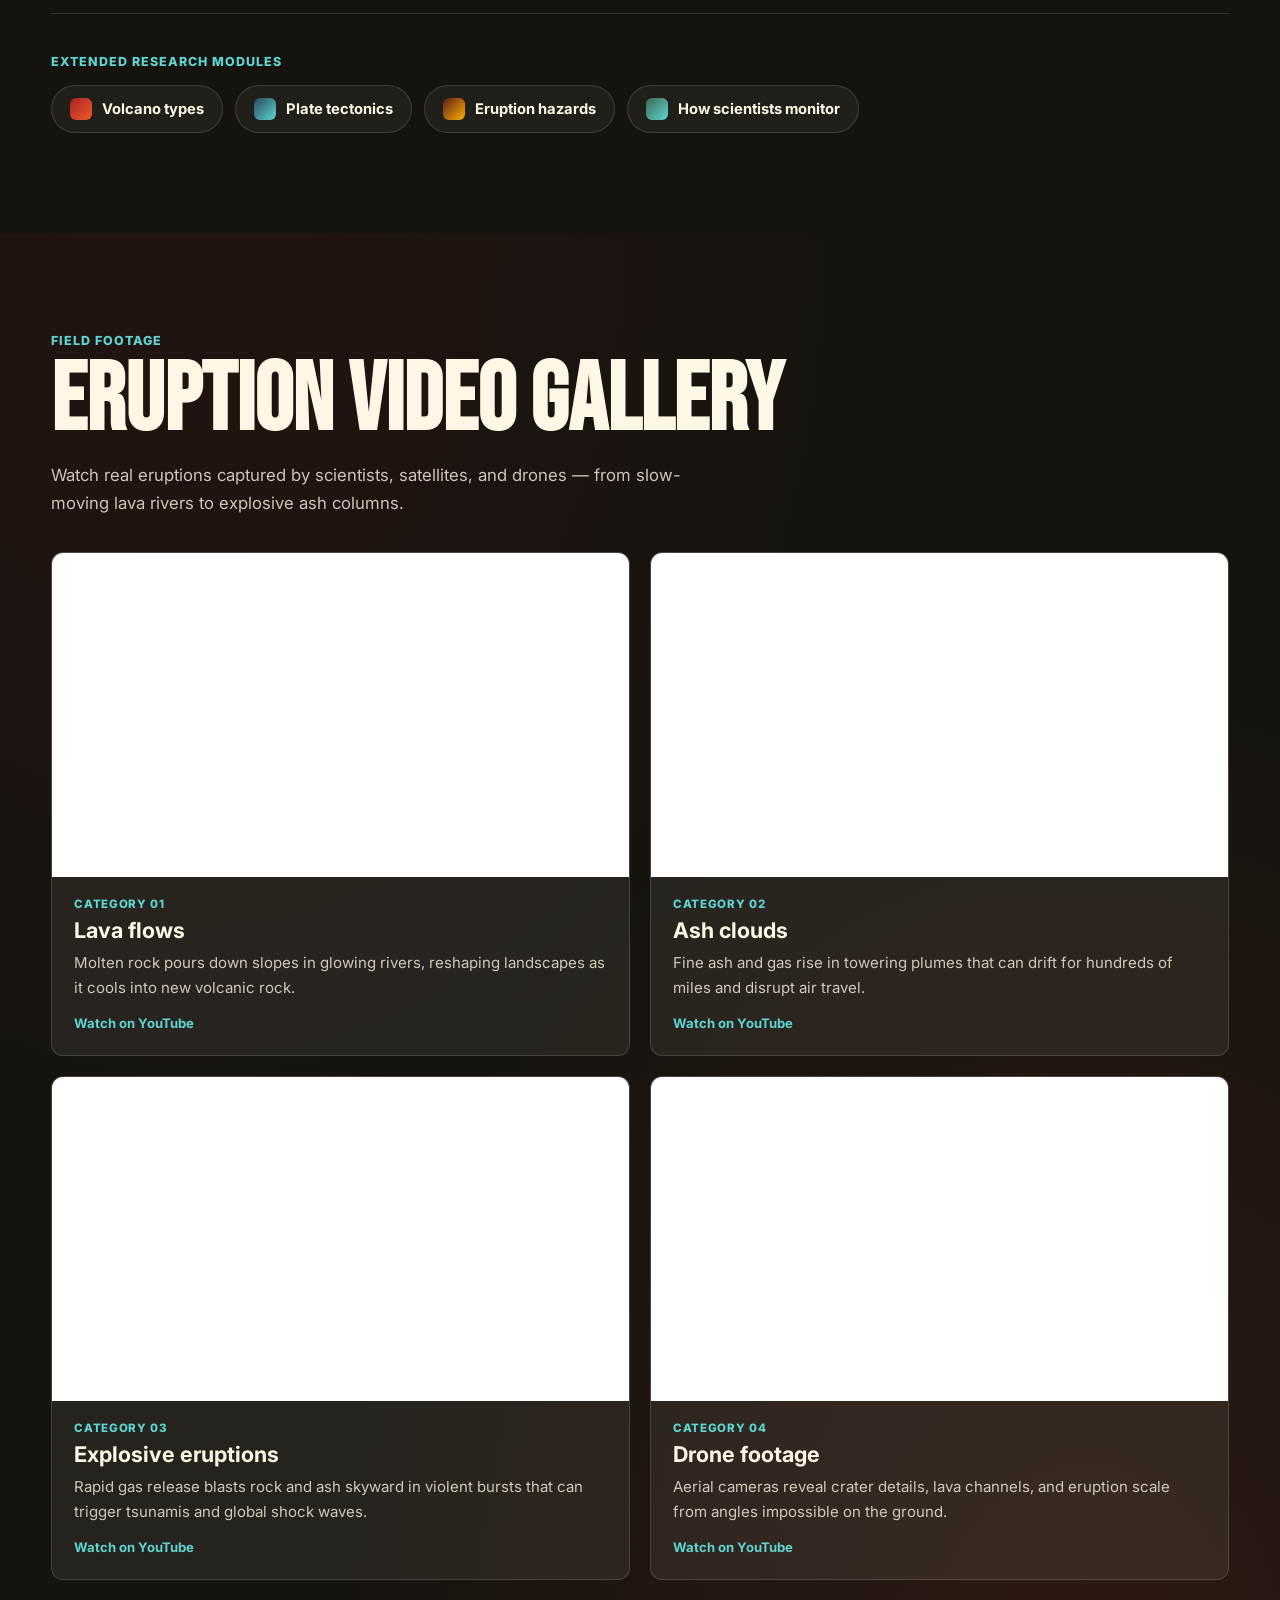
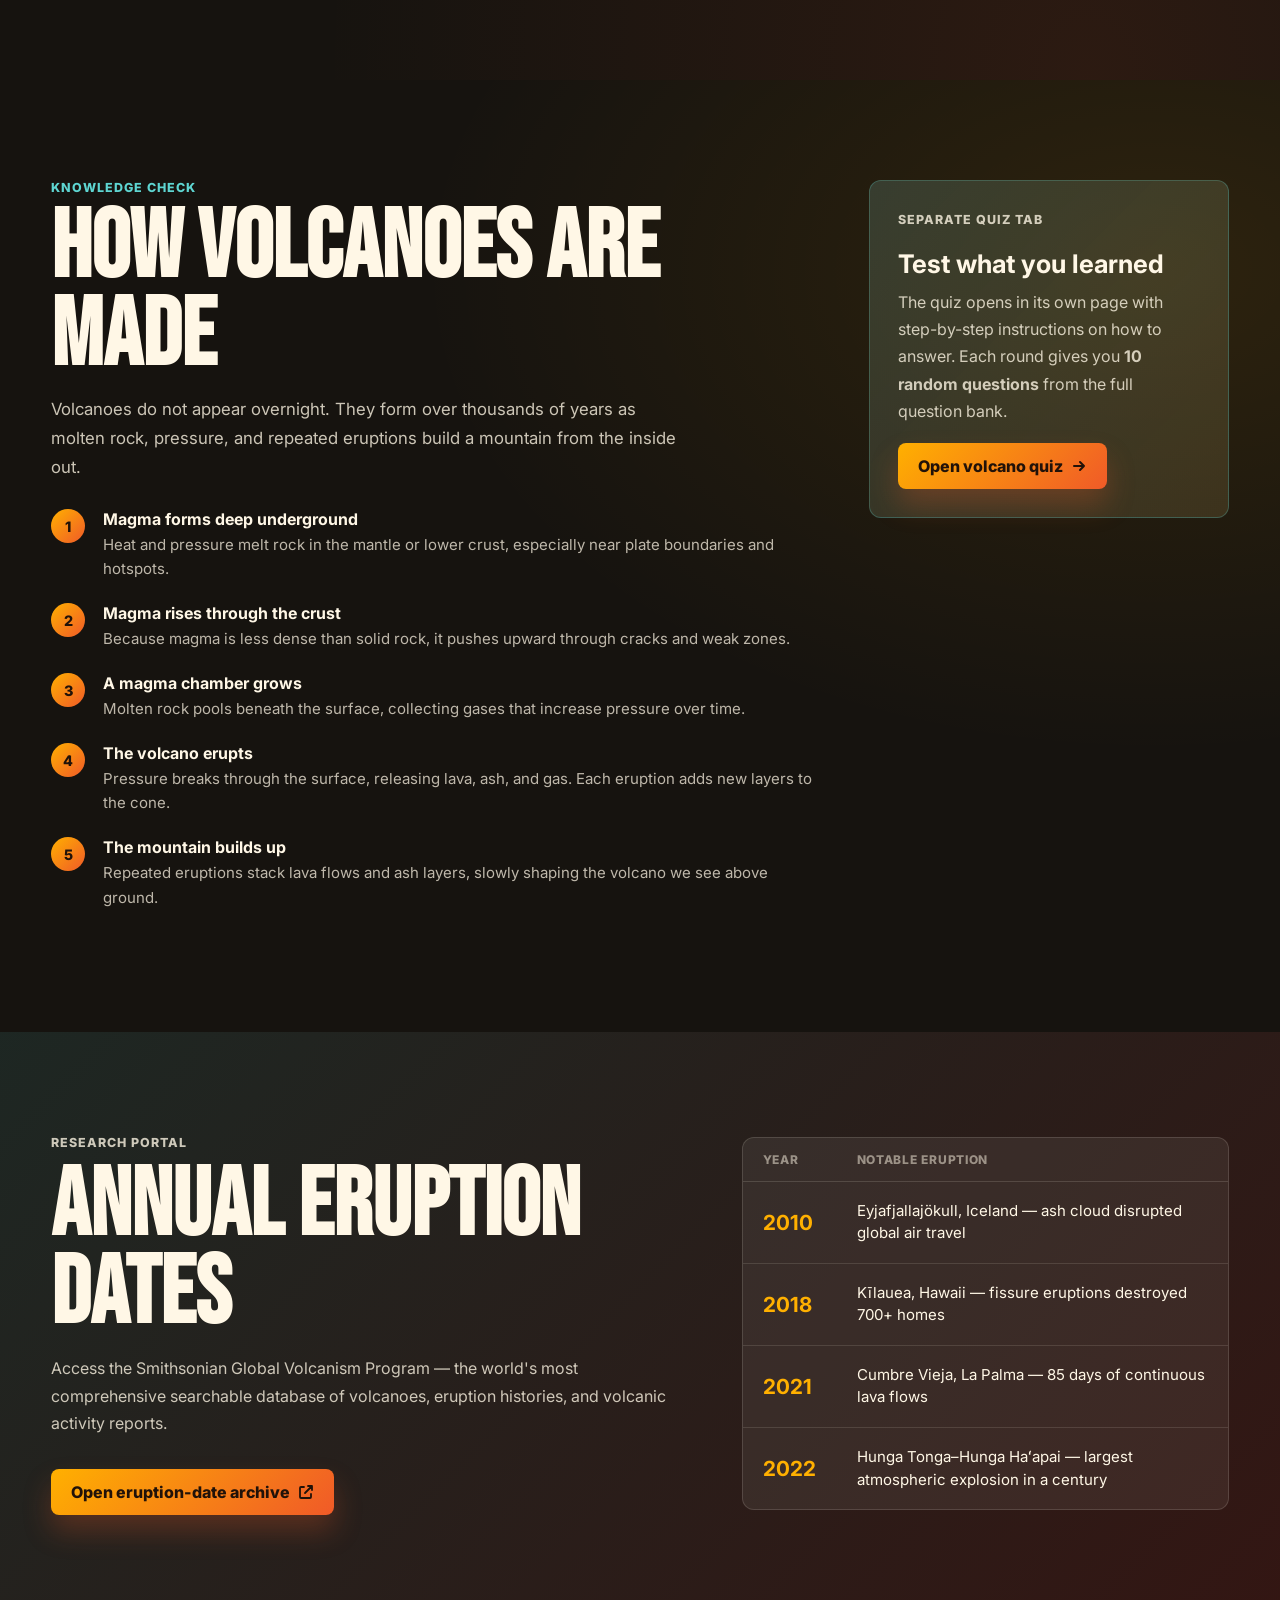
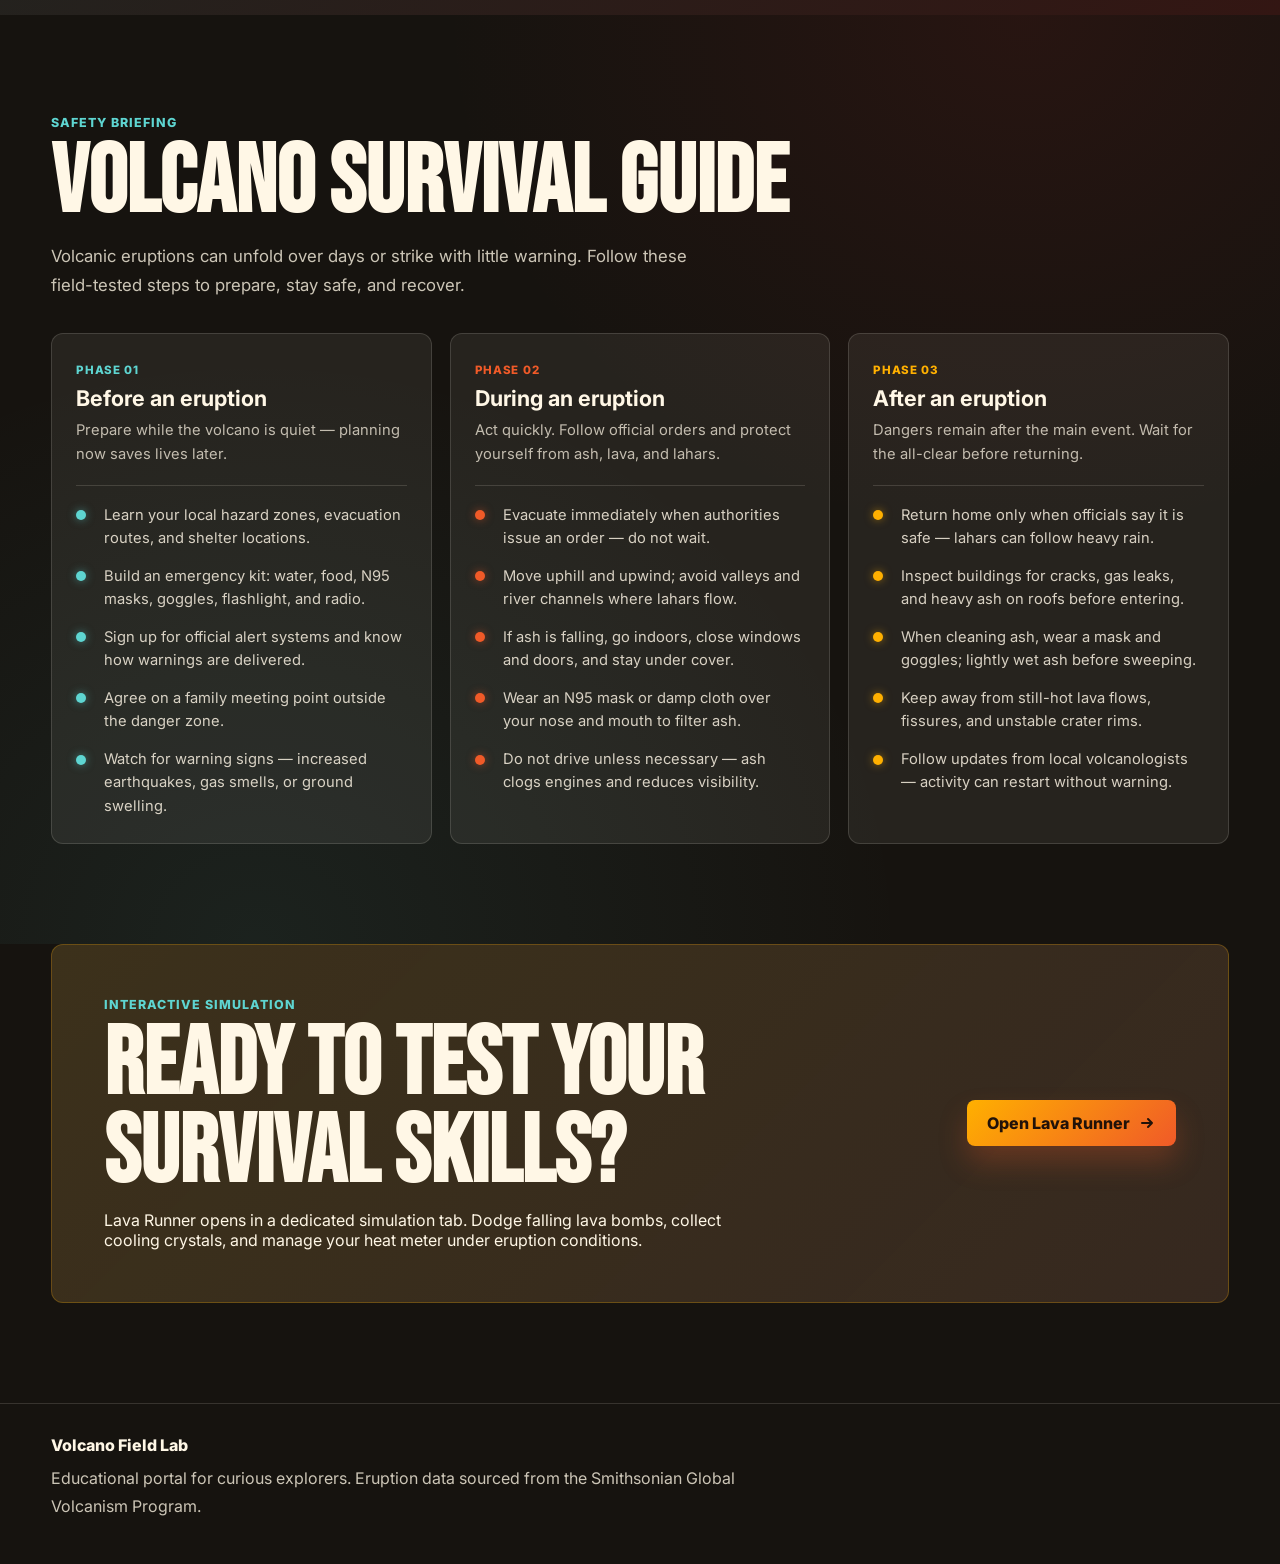
==== commit 157e12bf: "added a video and survival section d" ====
--- a/index.html
+++ b/index.html
@@ -17,9 +17,11 @@
     </a>
     <nav aria-label="Main navigation">
       <a href="#science" class="nav-link">Science</a>
-      <a href="quiz.html" class="nav-link nav-link--quiz">Take Quiz</a>
+      <a href="#gallery" class="nav-link">Videos</a>
+      <a href="quiz.html" class="nav-link">Take Quiz</a>
       <a href="#archive" class="nav-link">Eruption Dates</a>
-      <a href="game.html" class="nav-link nav-link--game">Play Game</a>
+      <a href="#survival" class="nav-link">Survival Guide</a>
+      <a href="game.html" class="nav-link">Play Game</a>
     </nav>
   </header>
 
@@ -136,6 +138,119 @@
             How scientists monitor
           </button>
         </div>
+      </div>
+    </section>
+
+    <section id="gallery" class="section gallery-section" aria-labelledby="gallery-title">
+      <div class="section-heading">
+        <p class="eyebrow">Field footage</p>
+        <h2 id="gallery-title">Eruption video gallery</h2>
+        <p class="section-lead">
+          Watch real eruptions captured by scientists, satellites, and drones —
+          from slow-moving lava rivers to explosive ash columns.
+        </p>
+      </div>
+      <div class="video-grid">
+        <article class="video-card">
+          <div class="video-frame">
+            <iframe
+              src="https://www.youtube-nocookie.com/embed/ekfmBRs6eWg"
+              title="June 7, 2023 — Video of eruption onset in Halemaʻumaʻu — USGS"
+              loading="lazy"
+              allow="accelerometer; autoplay; clipboard-write; encrypted-media; gyroscope; picture-in-picture; web-share"
+              allowfullscreen
+            ></iframe>
+          </div>
+          <div class="video-card-body">
+            <span class="video-tag">Category 01</span>
+            <h3>Lava flows</h3>
+            <p>
+              Molten rock pours down slopes in glowing rivers, reshaping landscapes
+              as it cools into new volcanic rock.
+            </p>
+            <a
+              class="video-source"
+              href="https://www.youtube.com/watch?v=ekfmBRs6eWg"
+              target="_blank"
+              rel="noopener noreferrer"
+            >Watch on YouTube</a>
+          </div>
+        </article>
+        <article class="video-card">
+          <div class="video-frame">
+            <iframe
+              src="https://www.youtube-nocookie.com/embed/e-TMtRh8AIs"
+              title="Eyjafjallajökull 2010 eruption — ash cloud footage"
+              loading="lazy"
+              allow="accelerometer; autoplay; clipboard-write; encrypted-media; gyroscope; picture-in-picture; web-share"
+              allowfullscreen
+            ></iframe>
+          </div>
+          <div class="video-card-body">
+            <span class="video-tag">Category 02</span>
+            <h3>Ash clouds</h3>
+            <p>
+              Fine ash and gas rise in towering plumes that can drift for hundreds
+              of miles and disrupt air travel.
+            </p>
+            <a
+              class="video-source"
+              href="https://www.youtube.com/watch?v=e-TMtRh8AIs"
+              target="_blank"
+              rel="noopener noreferrer"
+            >Watch on YouTube</a>
+          </div>
+        </article>
+        <article class="video-card">
+          <div class="video-frame">
+            <iframe
+              src="https://www.youtube.com/shorts/DBXGsp4auzY"
+              title="Footage of the 1980 Mount St. Helens eruption — Smithsonian Channel"
+              loading="lazy"
+              allow="accelerometer; autoplay; clipboard-write; encrypted-media; gyroscope; picture-in-picture; web-share"
+              allowfullscreen
+            ></iframe>
+          </div>
+          <div class="video-card-body">
+            <span class="video-tag">Category 03</span>
+            <h3>Explosive eruptions</h3>
+            <p>
+              Rapid gas release blasts rock and ash skyward in violent bursts that
+              can trigger tsunamis and global shock waves.
+            </p>
+            <a
+              class="video-source"
+              href="https://www.youtube.com/watch?v=AYla6q3is6w"
+              target="_blank"
+              rel="noopener noreferrer"
+            >Watch on YouTube</a>
+          </div>
+        </article>
+        <article class="video-card">
+          <div class="video-frame">
+            <iframe
+              src="https://www.youtube-nocookie.com/embed/7vAYWly26Fc"
+              title="Drone footage of Iceland volcanic eruption — Iceland FPV"
+              loading="lazy"
+              allow="accelerometer; autoplay; clipboard-write; encrypted-media; gyroscope; picture-in-picture; web-share"
+              allowfullscreen
+            ></iframe>
+          </div>
+          <div class="video-card-body">
+            <span class="video-tag">Category 04</span>
+            <h3>Drone footage</h3>
+            <p>
+              Aerial cameras reveal crater details, lava channels, and eruption
+              scale from angles impossible on the ground.
+            </p>
+            <a
+              class="video-source"
+              href="https://www.youtube.com/watch?v=7vAYWly26Fc"
+              target="_blank"
+              rel="noopener noreferrer"
+            >Watch on YouTube</a>
+          </div>
+        </article>
       </div>
     </section>
 
@@ -228,6 +343,61 @@
       </div>
     </section>
 
+    <section id="survival" class="section survival-section" aria-labelledby="survival-title">
+      <div class="section-heading">
+        <p class="eyebrow">Safety briefing</p>
+        <h2 id="survival-title">Volcano survival guide</h2>
+        <p class="section-lead">
+          Volcanic eruptions can unfold over days or strike with little warning.
+          Follow these field-tested steps to prepare, stay safe, and recover.
+        </p>
+      </div>
+      <div class="survival-grid">
+        <article class="survival-card survival-card--before">
+          <div class="survival-card-header">
+            <span class="survival-phase">Phase 01</span>
+            <h3>Before an eruption</h3>
+            <p>Prepare while the volcano is quiet — planning now saves lives later.</p>
+          </div>
+          <ul class="survival-checklist">
+            <li>Learn your local hazard zones, evacuation routes, and shelter locations.</li>
+            <li>Build an emergency kit: water, food, N95 masks, goggles, flashlight, and radio.</li>
+            <li>Sign up for official alert systems and know how warnings are delivered.</li>
+            <li>Agree on a family meeting point outside the danger zone.</li>
+            <li>Watch for warning signs — increased earthquakes, gas smells, or ground swelling.</li>
+          </ul>
+        </article>
+        <article class="survival-card survival-card--during">
+          <div class="survival-card-header">
+            <span class="survival-phase">Phase 02</span>
+            <h3>During an eruption</h3>
+            <p>Act quickly. Follow official orders and protect yourself from ash, lava, and lahars.</p>
+          </div>
+          <ul class="survival-checklist">
+            <li>Evacuate immediately when authorities issue an order — do not wait.</li>
+            <li>Move uphill and upwind; avoid valleys and river channels where lahars flow.</li>
+            <li>If ash is falling, go indoors, close windows and doors, and stay under cover.</li>
+            <li>Wear an N95 mask or damp cloth over your nose and mouth to filter ash.</li>
+            <li>Do not drive unless necessary — ash clogs engines and reduces visibility.</li>
+          </ul>
+        </article>
+        <article class="survival-card survival-card--after">
+          <div class="survival-card-header">
+            <span class="survival-phase">Phase 03</span>
+            <h3>After an eruption</h3>
+            <p>Dangers remain after the main event. Wait for the all-clear before returning.</p>
+          </div>
+          <ul class="survival-checklist">
+            <li>Return home only when officials say it is safe — lahars can follow heavy rain.</li>
+            <li>Inspect buildings for cracks, gas leaks, and heavy ash on roofs before entering.</li>
+            <li>When cleaning ash, wear a mask and goggles; lightly wet ash before sweeping.</li>
+            <li>Keep away from still-hot lava flows, fissures, and unstable crater rims.</li>
+            <li>Follow updates from local volcanologists — activity can restart without warning.</li>
+          </ul>
+        </article>
+      </div>
+    </section>
+
     <section class="section cta-section" aria-labelledby="cta-title">
       <div class="cta-panel">
         <div class="cta-copy">
--- a/styles.css
+++ b/styles.css
@@ -71,45 +71,26 @@
 
 nav {
   display: flex;
-  gap: clamp(12px, 3vw, 28px);
-  font-size: 0.94rem;
+  flex-wrap: wrap;
+  gap: 10px;
+  font-size: 0.88rem;
   font-weight: 700;
 }
 
 .nav-link {
   text-decoration: none;
+  padding: 8px 14px;
+  border-radius: 8px;
+  background: rgba(255, 247, 230, 0.06);
+  border: 1px solid var(--glass-border);
   color: rgba(255, 247, 230, 0.78);
-  transition: color 0.2s;
+  transition: color 0.2s, background 0.2s, border-color 0.2s;
 }
 
 .nav-link:hover {
+  background: rgba(255, 176, 0, 0.12);
+  border-color: rgba(255, 176, 0, 0.35);
   color: var(--lava);
-}
-
-.nav-link--game {
-  padding: 8px 16px;
-  border-radius: 8px;
-  background: linear-gradient(135deg, rgba(255, 176, 0, 0.18), rgba(240, 90, 40, 0.18));
-  border: 1px solid rgba(255, 176, 0, 0.35);
-  color: var(--lava);
-}
-
-.nav-link--game:hover {
-  background: linear-gradient(135deg, rgba(255, 176, 0, 0.28), rgba(240, 90, 40, 0.28));
-  color: var(--mist);
-}
-
-.nav-link--quiz {
-  padding: 8px 16px;
-  border-radius: 8px;
-  background: rgba(94, 213, 209, 0.12);
-  border: 1px solid rgba(94, 213, 209, 0.35);
-  color: var(--teal);
-}
-
-.nav-link--quiz:hover {
-  background: rgba(94, 213, 209, 0.22);
-  color: var(--mist);
 }
 
 /* ── Hero ── */
@@ -536,6 +517,93 @@
 
 .chip-icon.monitoring {
   background: linear-gradient(135deg, var(--forest), #5ed5d1);
+}
+
+/* ── Video gallery ── */
+
+.gallery-section {
+  background:
+    radial-gradient(ellipse at 85% 100%, rgba(240, 90, 40, 0.1), transparent 50%),
+    radial-gradient(ellipse at 15% 0%, rgba(167, 34, 34, 0.08), transparent 45%),
+    var(--charcoal);
+}
+
+.video-grid {
+  display: grid;
+  grid-template-columns: repeat(2, minmax(0, 1fr));
+  gap: 20px;
+}
+
+.video-card {
+  display: flex;
+  flex-direction: column;
+  border: 1px solid var(--glass-border);
+  border-radius: var(--radius);
+  background: var(--glass);
+  overflow: hidden;
+  transition: border-color 0.25s, transform 0.25s, box-shadow 0.25s;
+}
+
+.video-card:hover {
+  border-color: rgba(255, 176, 0, 0.35);
+  transform: translateY(-4px);
+  box-shadow: var(--shadow);
+}
+
+.video-frame {
+  position: relative;
+  aspect-ratio: 16 / 9;
+  background: #0d0c0a;
+}
+
+.video-frame iframe {
+  position: absolute;
+  inset: 0;
+  width: 100%;
+  height: 100%;
+  border: 0;
+}
+
+.video-card-body {
+  display: flex;
+  flex-direction: column;
+  flex: 1;
+  padding: 20px 22px 24px;
+}
+
+.video-tag {
+  display: inline-block;
+  margin-bottom: 6px;
+  font-size: 0.72rem;
+  font-weight: 800;
+  letter-spacing: 0.06em;
+  text-transform: uppercase;
+  color: var(--teal);
+}
+
+.video-card h3 {
+  margin-bottom: 8px;
+  font-size: 1.35rem;
+}
+
+.video-card p {
+  margin: 0 0 14px;
+  color: rgba(255, 247, 230, 0.78);
+  line-height: 1.65;
+  font-size: 0.94rem;
+}
+
+.video-source {
+  margin-top: auto;
+  font-size: 0.82rem;
+  font-weight: 700;
+  color: var(--teal);
+  text-decoration: none;
+  transition: color 0.2s;
+}
+
+.video-source:hover {
+  color: var(--lava);
 }
 
 /* ── Formation & Quiz ── */
@@ -908,6 +976,130 @@
   line-height: 1.5;
 }
 
+/* ── Survival guide ── */
+
+.survival-section {
+  background:
+    radial-gradient(ellipse at 20% 100%, rgba(94, 213, 209, 0.08), transparent 45%),
+    radial-gradient(ellipse at 80% 0%, rgba(167, 34, 34, 0.12), transparent 40%),
+    var(--charcoal);
+}
+
+.survival-grid {
+  display: grid;
+  grid-template-columns: repeat(3, minmax(0, 1fr));
+  gap: 18px;
+}
+
+.survival-card {
+  display: flex;
+  flex-direction: column;
+  padding: 24px;
+  border: 1px solid var(--glass-border);
+  border-radius: var(--radius);
+  background: var(--glass);
+  transition: border-color 0.25s, transform 0.25s, box-shadow 0.25s;
+}
+
+.survival-card:hover {
+  transform: translateY(-4px);
+  box-shadow: var(--shadow);
+}
+
+.survival-card--before:hover {
+  border-color: rgba(94, 213, 209, 0.4);
+}
+
+.survival-card--during:hover {
+  border-color: rgba(240, 90, 40, 0.45);
+}
+
+.survival-card--after:hover {
+  border-color: rgba(255, 176, 0, 0.4);
+}
+
+.survival-card-header {
+  margin-bottom: 18px;
+  padding-bottom: 18px;
+  border-bottom: 1px solid var(--glass-border);
+}
+
+.survival-phase {
+  display: inline-block;
+  margin-bottom: 8px;
+  font-size: 0.72rem;
+  font-weight: 800;
+  letter-spacing: 0.06em;
+  text-transform: uppercase;
+}
+
+.survival-card--before .survival-phase {
+  color: var(--teal);
+}
+
+.survival-card--during .survival-phase {
+  color: var(--ember);
+}
+
+.survival-card--after .survival-phase {
+  color: var(--lava);
+}
+
+.survival-card-header h3 {
+  margin-bottom: 8px;
+  font-size: 1.35rem;
+}
+
+.survival-card-header p {
+  margin: 0;
+  color: rgba(255, 247, 230, 0.72);
+  line-height: 1.6;
+  font-size: 0.92rem;
+}
+
+.survival-checklist {
+  margin: 0;
+  padding: 0;
+  list-style: none;
+}
+
+.survival-checklist li {
+  position: relative;
+  padding: 0 0 14px 28px;
+  color: rgba(255, 247, 230, 0.82);
+  line-height: 1.6;
+  font-size: 0.92rem;
+}
+
+.survival-checklist li:last-child {
+  padding-bottom: 0;
+}
+
+.survival-checklist li::before {
+  content: "";
+  position: absolute;
+  left: 0;
+  top: 0.45em;
+  width: 10px;
+  height: 10px;
+  border-radius: 50%;
+}
+
+.survival-card--before .survival-checklist li::before {
+  background: var(--teal);
+  box-shadow: 0 0 8px rgba(94, 213, 209, 0.5);
+}
+
+.survival-card--during .survival-checklist li::before {
+  background: var(--ember);
+  box-shadow: 0 0 8px rgba(240, 90, 40, 0.5);
+}
+
+.survival-card--after .survival-checklist li::before {
+  background: var(--lava);
+  box-shadow: 0 0 8px rgba(255, 176, 0, 0.5);
+}
+
 /* ── CTA section ── */
 
 .cta-section {
@@ -1439,7 +1631,9 @@
     height: 360px;
   }
 
-  .feature-grid {
+  .feature-grid,
+  .video-grid,
+  .survival-grid {
     grid-template-columns: 1fr;
   }
 
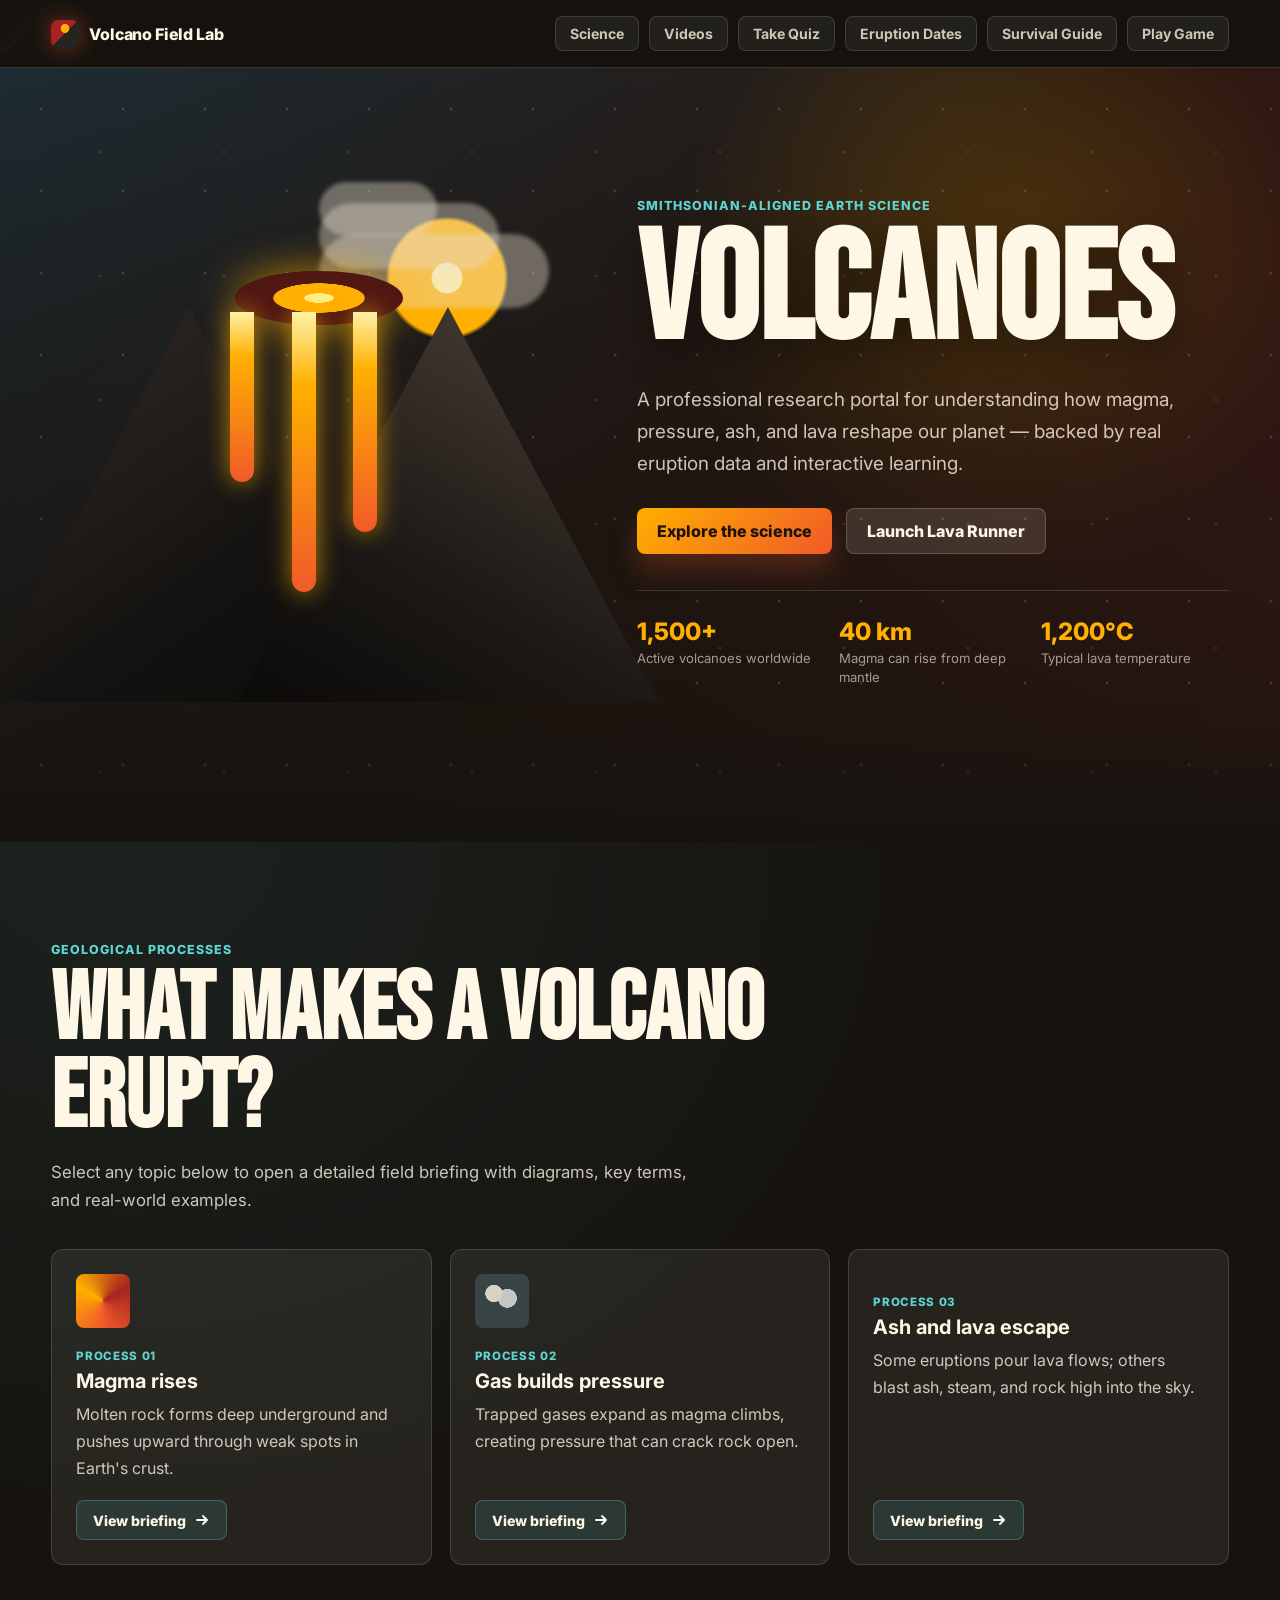
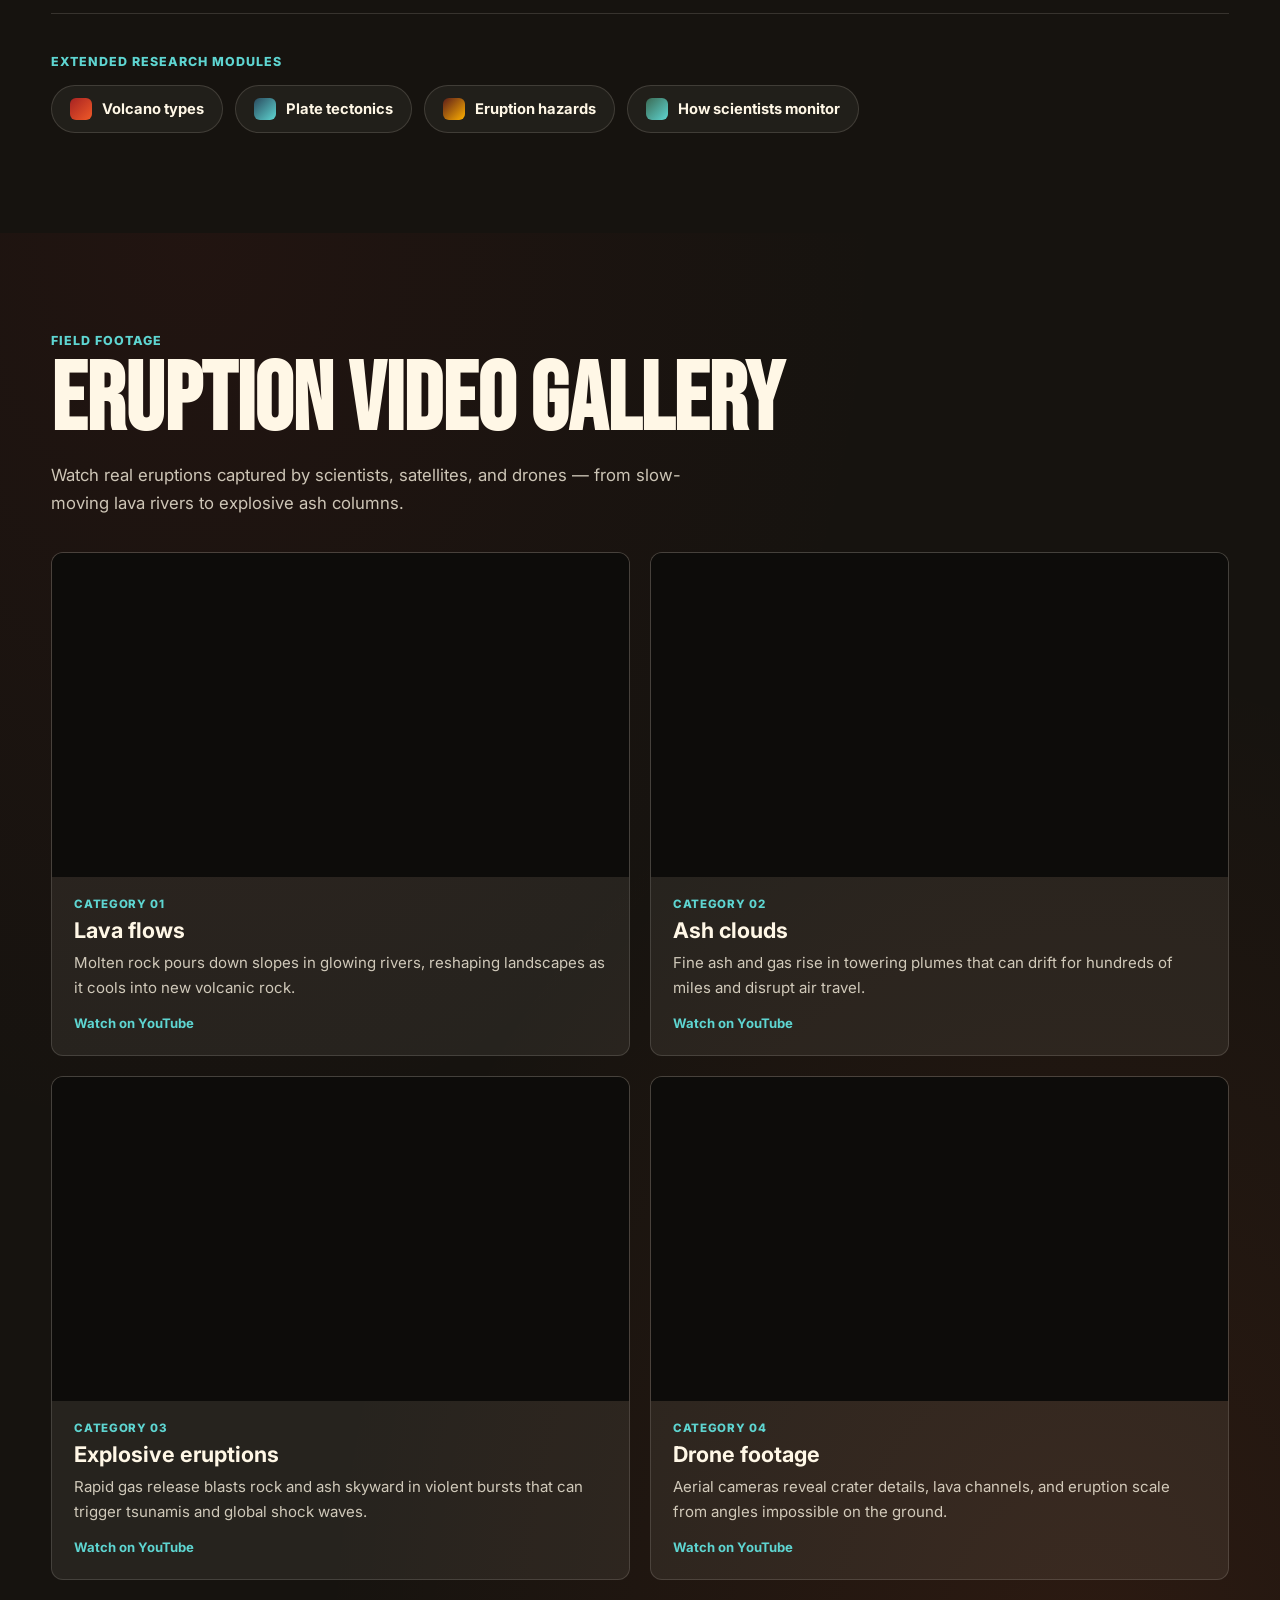
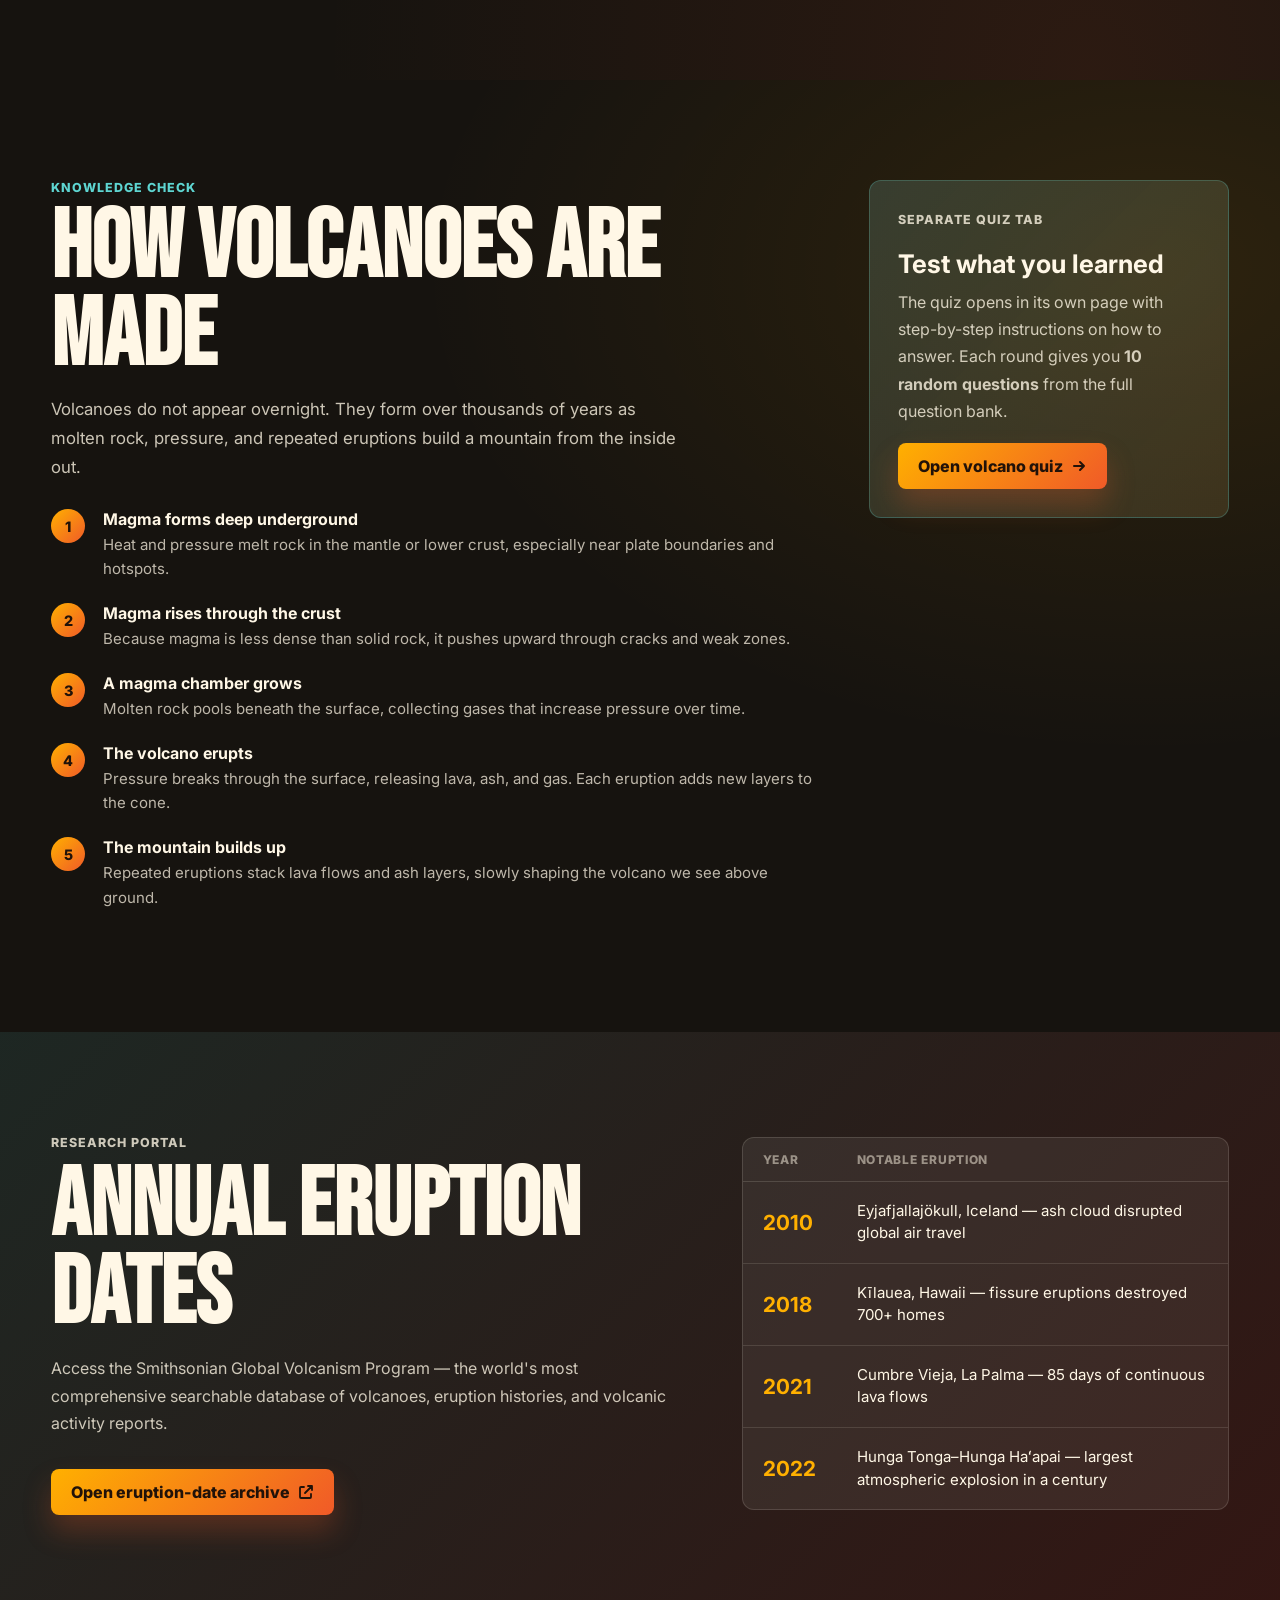
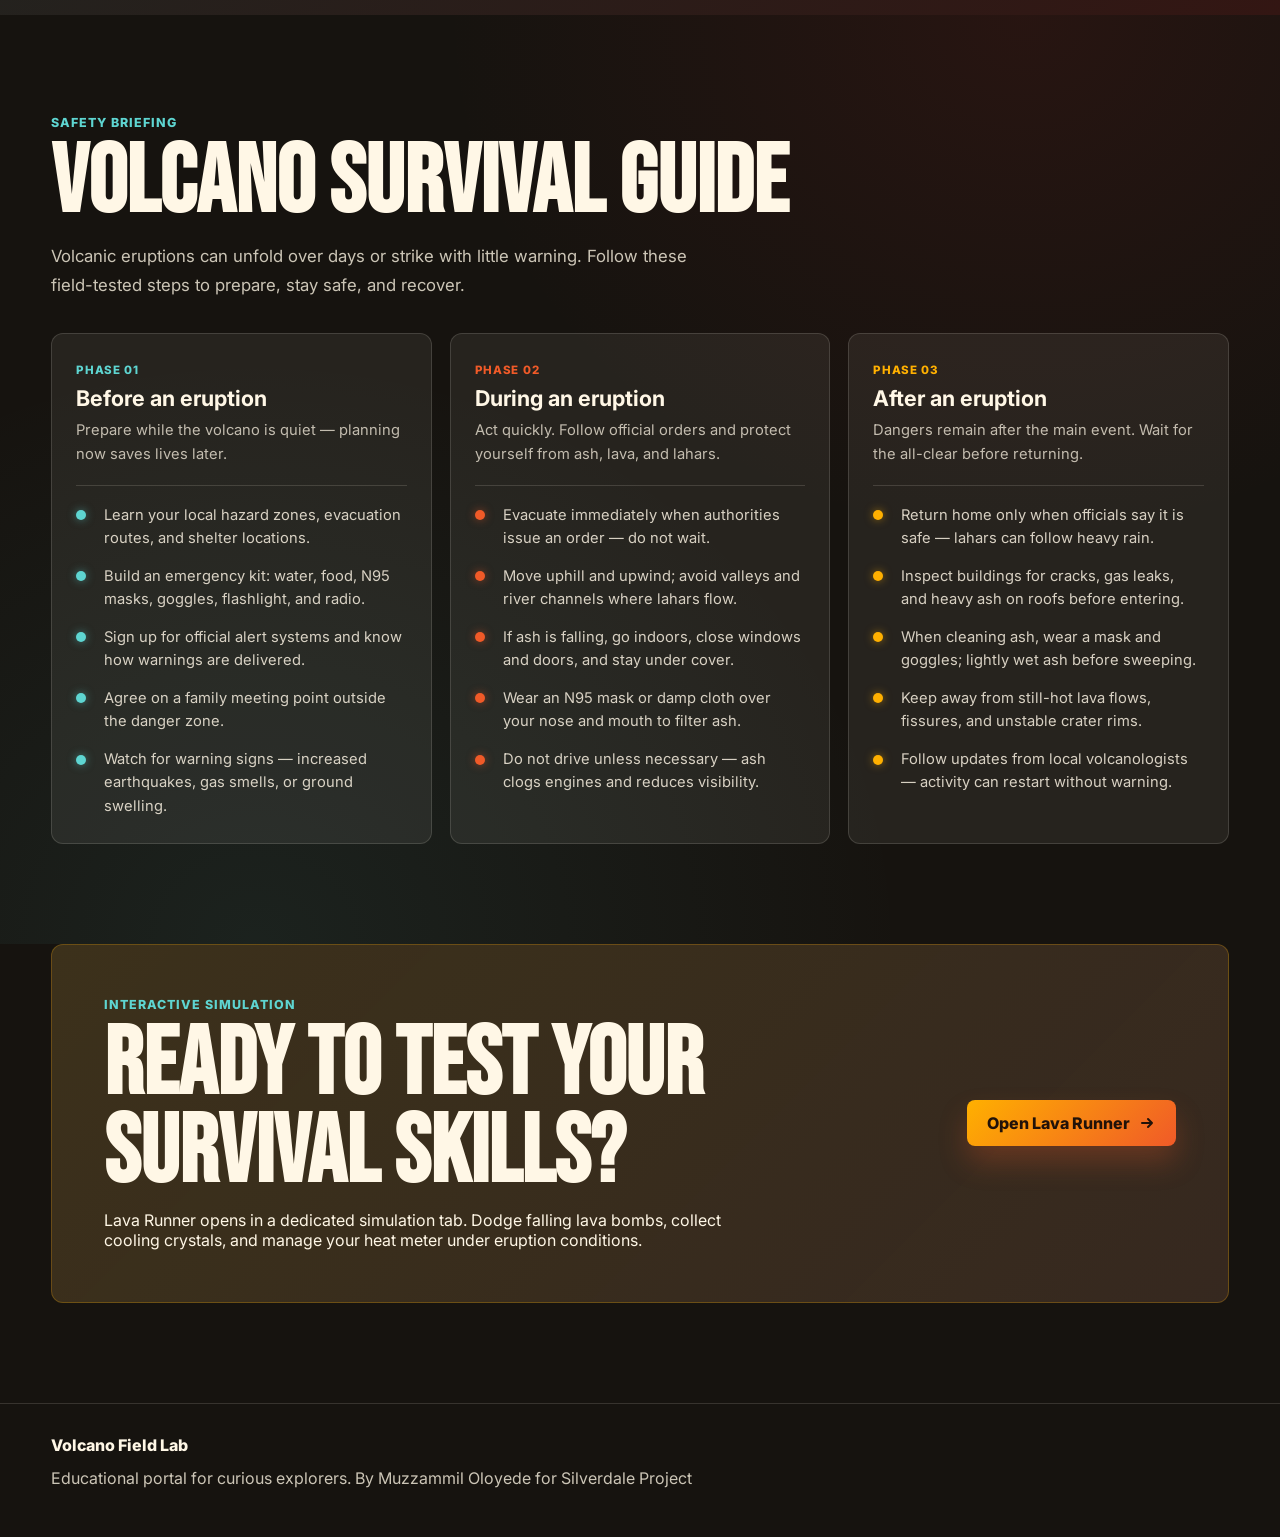
==== commit 4fb84576: "addded my name" ====
--- a/index.html
+++ b/index.html
@@ -140,6 +140,7 @@
         </div>
       </div>
     </section>
+    <!-- video section -->
 
     <section id="gallery" class="section gallery-section" aria-labelledby="gallery-title">
       <div class="section-heading">
@@ -179,11 +180,11 @@
         <article class="video-card">
           <div class="video-frame">
             <iframe
-              src="https://www.youtube-nocookie.com/embed/e-TMtRh8AIs"
+            src="https://www.youtube.com/embed/e-TMtRh8AIs"
               title="Eyjafjallajökull 2010 eruption — ash cloud footage"
               loading="lazy"
               allow="accelerometer; autoplay; clipboard-write; encrypted-media; gyroscope; picture-in-picture; web-share"
-              allowfullscreen
+              allowfullscreen 
             ></iframe>
           </div>
           <div class="video-card-body">
@@ -204,12 +205,12 @@
         <article class="video-card">
           <div class="video-frame">
             <iframe
-              src="https://www.youtube.com/shorts/DBXGsp4auzY"
-              title="Footage of the 1980 Mount St. Helens eruption — Smithsonian Channel"
-              loading="lazy"
-              allow="accelerometer; autoplay; clipboard-write; encrypted-media; gyroscope; picture-in-picture; web-share"
-              allowfullscreen
-            ></iframe>
+            src="https://www.youtube.com/embed/DBXGsp4auzY"
+            title="Explosive eruptions"
+            loading="lazy"
+            allow="accelerometer; autoplay; clipboard-write; encrypted-media; gyroscope; picture-in-picture; web-share"
+            allowfullscreen
+          ></iframe>
           </div>
           <div class="video-card-body">
             <span class="video-tag">Category 03</span>
@@ -225,6 +226,7 @@
               rel="noopener noreferrer"
             >Watch on YouTube</a>
           </div>
+
         </article>
         <article class="video-card">
           <div class="video-frame">
@@ -419,7 +421,7 @@
   <footer>
     <div class="footer-inner">
       <p class="footer-brand">Volcano Field Lab</p>
-      <p>Educational portal for curious explorers. Eruption data sourced from the Smithsonian Global Volcanism Program.</p>
+      <p>Educational portal for curious explorers. By Muzzammil Oloyede for Silverdale Project</p>
     </div>
   </footer>
 
